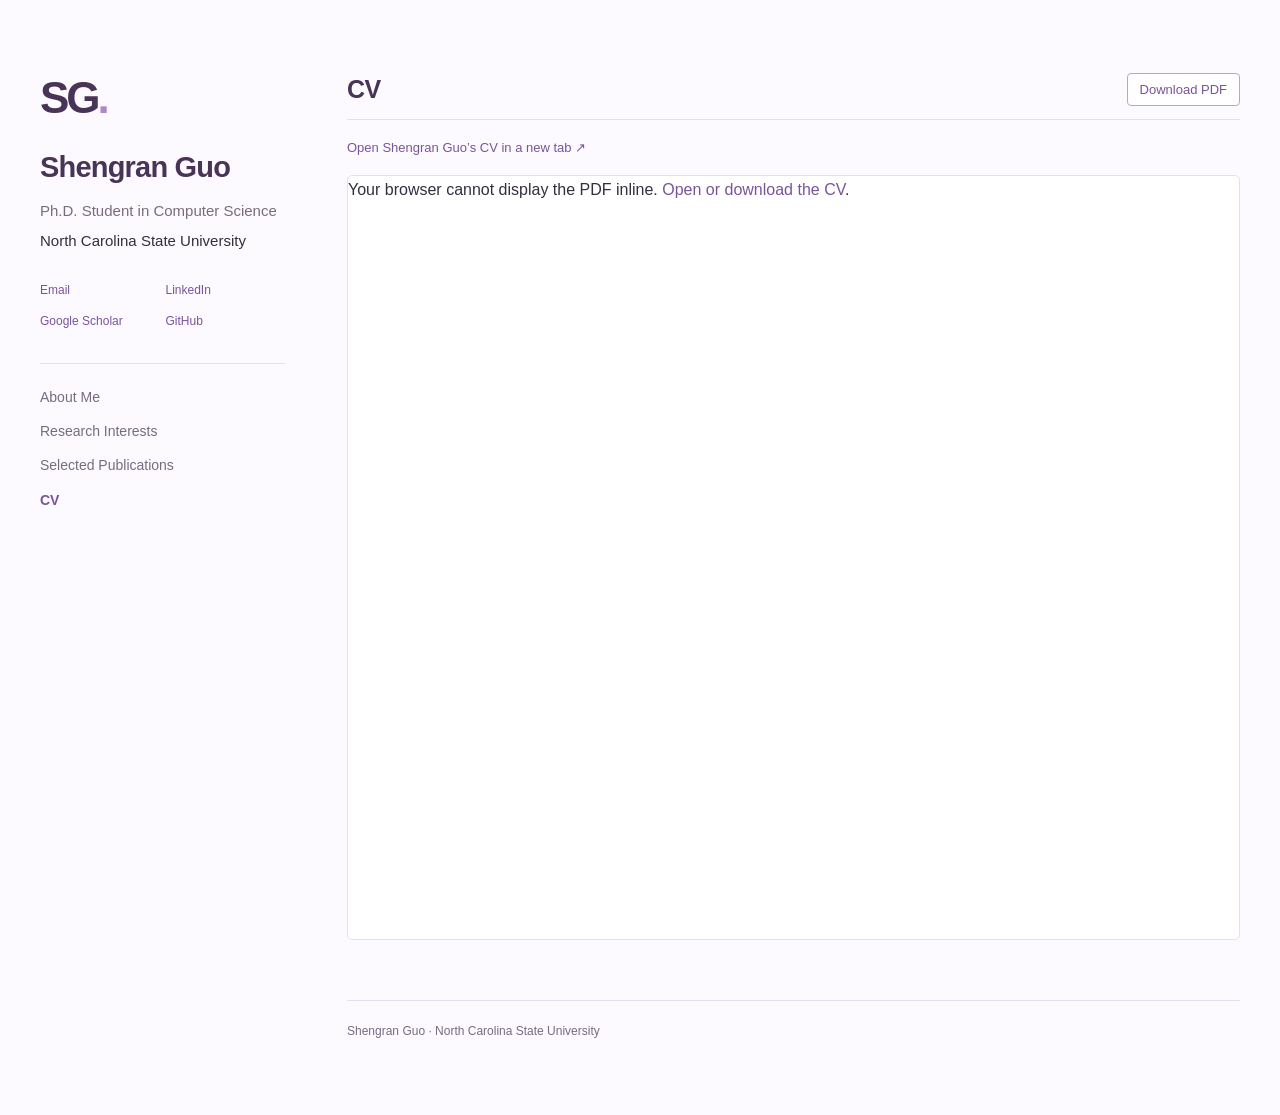
==== cv/index.html @ bd5a7ef3 "Remove ACL paper and add dedicated CV page with original PDF" ====
<!DOCTYPE html>
<html lang="en">
<head>
<meta charset="UTF-8">
<meta name="viewport" content="width=device-width, initial-scale=1">
<meta name="description" content="Curriculum vitae of Shengran Guo, Ph.D. student at North Carolina State University.">
<title>CV | Shengran Guo</title>
<link rel="canonical" href="https://guoshengran2022-ux.github.io/cv/">
<link rel="stylesheet" href="../assets/style.css">
</head>
<body class="cv-page">
<a class="skip-link" href="#cv">Skip to CV</a>
<div class="layout">
    <header class="profile">
      <a class="wordmark" href="../" aria-label="Shengran Guo home">SG<span>.</span></a>
      <h1>Shengran Guo</h1>
      <p class="position">Ph.D. Student in Computer Science</p>
      <p class="affiliation"><a href="https://www.ncsu.edu/">North Carolina State University</a></p>
      <div class="contacts" aria-label="Contact and academic profiles">
        <a class="contact" href="mailto:sguo27@ncsu.edu">Email</a>
        <a class="contact" href="https://www.linkedin.com/in/shengran-guo-b108312bb/">LinkedIn</a>
        <a class="contact" href="https://scholar.google.com/citations?user=rDqRZrIAAAAJ&amp;hl=zh-CN">Google Scholar</a>
        <a class="contact" href="https://github.com/guoshengran2022-ux">GitHub</a>
      </div>
      <nav aria-label="Main navigation"><a href="../#about">About Me</a><a href="../#research">Research Interests</a><a href="../#publications">Selected Publications</a><a href="./" aria-current="page">CV</a></nav>
    </header>
<main id="cv">
<section>
<div class="cv-heading"><h2>CV</h2><a class="cv-download" href="../assets/files/Shengran_Guo_CV.pdf" download>Download PDF</a></div>
<p class="cv-open"><a href="../assets/files/Shengran_Guo_CV.pdf" target="_blank" rel="noopener">Open Shengran Guo’s CV in a new tab ↗</a></p>
<object class="cv-document" data="../assets/files/Shengran_Guo_CV.pdf" type="application/pdf" aria-label="Shengran Guo curriculum vitae">
<p>Your browser cannot display the PDF inline. <a href="../assets/files/Shengran_Guo_CV.pdf">Open or download the CV</a>.</p>
</object>
</section>
<footer>Shengran Guo · North Carolina State University</footer>
</main>
</div>
</body>
</html>
---- assets/style.css ----
:root{color-scheme:light;--ink:#273444;--muted:#647181;--blue:#17649a;--line:#e5e9ed;--accent:#c32128}*{box-sizing:border-box}html{scroll-behavior:smooth;scroll-padding-top:35px}body{margin:0;background:#fff;color:var(--ink);font:16px/1.8 -apple-system,BlinkMacSystemFont,"Segoe UI",Arial,sans-serif}a{color:var(--blue);text-decoration:none}a:hover{text-decoration:underline}a:focus-visible,summary:focus-visible{outline:3px solid var(--blue);outline-offset:5px}.layout{max-width:1100px;margin:72px auto;padding:0 40px;display:grid;grid-template-columns:250px minmax(0,1fr);gap:76px}.profile{align-self:start;position:sticky;top:54px}.wordmark{display:inline-block;font-size:44px;font-weight:750;letter-spacing:-3px;line-height:1.2;color:#25394b;margin-bottom:24px}.wordmark span{color:var(--accent)}.wordmark:hover{text-decoration:none}h1{font-size:29px;letter-spacing:-.8px;line-height:1.25;margin:0 0 14px;color:#1b3045}.position{font-size:15px;line-height:1.6;margin:0 0 6px;color:var(--muted)}.affiliation{font-size:15px;line-height:1.65;margin:0}.affiliation a{color:var(--ink)}.contacts{display:grid;grid-template-columns:1fr 1fr;gap:10px 6px;margin:26px 0 30px}.contact{display:flex;align-items:center;gap:7px;font-size:12px;white-space:nowrap}.contact svg{width:19px;height:19px;flex-shrink:0;fill:none;stroke:currentColor;stroke-width:1.65;stroke-linecap:round;stroke-linejoin:round}.pending{color:#77838e;cursor:default}nav{border-top:1px solid var(--line);padding-top:21px;display:grid;gap:9px}nav a{font-size:14px;color:var(--muted)}nav a:hover{color:var(--blue)}section{margin-bottom:42px;scroll-margin-top:36px}h2{font-size:25px;line-height:1.4;font-weight:650;letter-spacing:-.6px;color:#1b3045;margin:0 0 20px;padding-bottom:11px;border-bottom:1px solid var(--line)}p{margin:0 0 16px}.research-list{padding-left:20px;margin:22px 0 0}.research-list li{padding-left:5px;margin-bottom:16px}.research-list li::marker{color:var(--blue)}h3{font-size:16px;line-height:1.6;margin:0;font-weight:650}.research-list p{font-size:15px;color:var(--muted);margin:3px 0 0}.publication{display:grid;grid-template-columns:175px minmax(0,1fr);gap:22px;padding:23px 0;border-bottom:1px solid var(--line)}.publication:first-child{padding-top:0}.paper-visual{position:relative;align-self:start}.paper-visual img{width:100%;height:125px;object-fit:contain;border:1px solid var(--line);border-radius:5px;background:#fff}.venue-badge{display:inline-block;font-size:11px;font-weight:700;color:var(--blue);background:#edf5fa;border-radius:3px;padding:2px 8px;margin-bottom:8px}.paper-title{font-size:17px;line-height:1.5;margin:0 0 7px;font-weight:650}.authors,.venue{font-size:13px;line-height:1.7;margin:0 0 5px}.venue{color:var(--muted);font-style:italic}.paper-links{display:flex;flex-wrap:wrap;gap:7px;margin-top:10px}.paper-links a,.paper-details summary{font-size:12px;border:1px solid #b8cad8;border-radius:4px;padding:1px 9px;color:var(--blue);cursor:pointer;list-style:none}.paper-links a:hover{background:#edf5fa;text-decoration:none}.paper-details{margin-top:9px}.paper-details summary{display:inline-block}.paper-details pre{font:12px/1.6 monospace;background:#f5f7f9;padding:14px;white-space:pre-wrap;overflow-wrap:anywhere}.paper-abstract{font-size:14px;margin-top:12px}.empty-state{color:var(--muted);font-size:14px}footer{font-size:12px;color:var(--muted);border-top:1px solid var(--line);padding-top:20px;margin-top:60px}.skip-link{position:absolute;left:12px;top:-100px;background:white;padding:8px;z-index:1}.skip-link:focus{top:12px}@media(max-width:850px){.layout{gap:38px;padding:0 28px;grid-template-columns:220px minmax(0,1fr)}.publication{grid-template-columns:1fr}.paper-visual{max-width:250px}}@media(max-width:640px){.layout{display:block;margin:32px auto;padding:0 24px}.profile{position:static;margin-bottom:38px}.wordmark{margin-bottom:14px;font-size:36px}h1{font-size:30px}.contacts{display:flex;flex-wrap:wrap;gap:16px;margin:21px 0}nav{display:flex;flex-wrap:wrap;gap:8px 20px;padding-top:17px}h2{font-size:23px}section{margin-bottom:34px}.publication{grid-template-columns:1fr}.paper-visual{max-width:100%}.paper-visual img{height:auto;max-height:210px}footer{margin-top:42px}}@media(prefers-reduced-motion:reduce){html{scroll-behavior:auto}}

/* Soft lavender palette and compact academic layout. */
:root{--ink:#352d40;--muted:#776b81;--blue:#79549b;--line:#e7dfee;--accent:#a17bbe}
body{background:#fcfaff}.wordmark,h1,h2{color:#483456}.wordmark span{color:#ad88c6}
.layout{max-width:1200px;grid-template-columns:245px minmax(0,1fr);gap:62px}
#research>p{margin-bottom:10px}.research-list{margin-top:8px}.research-list li{margin-bottom:7px}.research-list h3,.research-list p{display:inline;font-size:16px;line-height:1.8}.research-list h3::after{content:': ';}.research-list p{margin:0}#research{margin-bottom:30px}
.publication{grid-template-columns:185px minmax(0,1fr);gap:24px;padding:26px 0;border-bottom:0}
.venue-badge{display:block;text-align:center;background:#d6c3e4;color:#483456;margin-bottom:9px;padding:3px 7px;border-radius:5px;font-size:11px;line-height:1.7}
.paper-visual img{height:auto;aspect-ratio:12/7;border:1px solid #e7dfee;border-radius:7px;box-shadow:0 3px 10px #59416f14;background:#f2edf8}
.paper-title{font-size:16px;color:#392d43}.paper-title a{color:inherit}.authors{font-size:12px}.authors strong{text-decoration:underline;text-underline-offset:3px}.venue{font-size:12px}.paper-summary{font-size:12px;line-height:1.65;color:var(--muted);margin:9px 0 0}.paper-links a,.paper-details summary{border-color:#bba4cf;background:#fff}.paper-links a:hover{background:#efe6f6}.paper-details pre{background:#f2edf8}.paper-details summary{font-size:11px}
@media(max-width:850px){.layout{grid-template-columns:210px minmax(0,1fr);gap:32px}.publication{grid-template-columns:1fr}.paper-visual{width:185px}}
@media(max-width:640px){.layout{display:block}.publication{grid-template-columns:1fr;gap:15px}.paper-visual{width:min(260px,100%)}.research-list li{margin-bottom:8px}}

/* Preserve complete paper figures regardless of their aspect ratio. */
.paper-visual img{aspect-ratio:auto;height:auto;max-height:none;object-fit:contain;background:#fff}
.paper-visual{max-width:100%}

/* Keep publication actions on one shared row. */
.paper-links{flex-wrap:nowrap;align-items:center;gap:7px;overflow-x:auto;padding:2px 0}
.paper-links a,.bib-button{flex:none;white-space:nowrap;font:12px/1.8 -apple-system,BlinkMacSystemFont,"Segoe UI",Arial,sans-serif;border:1px solid #bba4cf;border-radius:4px;padding:1px 9px;color:var(--blue);background:#fff;cursor:pointer}
.bib-button:hover{background:#efe6f6}.bib-button:focus-visible{outline:3px solid var(--blue);outline-offset:3px}
.bibtex-panel{font:12px/1.6 monospace;background:#f2edf8;padding:14px;white-space:pre-wrap;overflow-wrap:anywhere;margin:10px 0}

.email-toggle{border:0;background:none;padding:0;color:var(--blue);font-family:inherit;text-align:left;cursor:pointer}
.email-toggle:hover{text-decoration:underline}.email-toggle:focus-visible{outline:3px solid var(--blue);outline-offset:4px}
.email-panel{margin:-12px 0 24px;padding:12px;border:1px solid var(--line);border-radius:6px;background:#f2edf8;font-size:13px;overflow-wrap:anywhere}
.email-panel>a:first-child{display:block;margin-bottom:8px;user-select:all}
.email-panel button{font:inherit;color:var(--blue);background:white;border:1px solid #bba4cf;border-radius:4px;padding:2px 8px;margin-right:10px;cursor:pointer}
.email-panel [role=status]{display:block;font-size:12px;margin-top:5px}

.cv-page .layout{max-width:1400px;grid-template-columns:245px minmax(0,1fr)}
.cv-heading{display:flex;align-items:center;justify-content:space-between;gap:20px;border-bottom:1px solid var(--line);margin-bottom:16px;padding-bottom:12px}
.cv-heading h2{border:0;margin:0;padding:0}.cv-download{border:1px solid #bba4cf;border-radius:4px;padding:4px 12px;font-size:13px;white-space:nowrap;background:#fff}.cv-open{font-size:13px}
.cv-document{display:block;width:100%;height:1100px;height:85vh;min-height:600px;border:1px solid var(--line);border-radius:5px;background:#fff}
nav [aria-current=page]{color:var(--blue);font-weight:650}
@media(max-width:850px){.cv-page .layout{grid-template-columns:210px minmax(0,1fr)}}
@media(max-width:640px){.cv-page .layout{display:block}.cv-document{min-height:500px;height:75vh}}
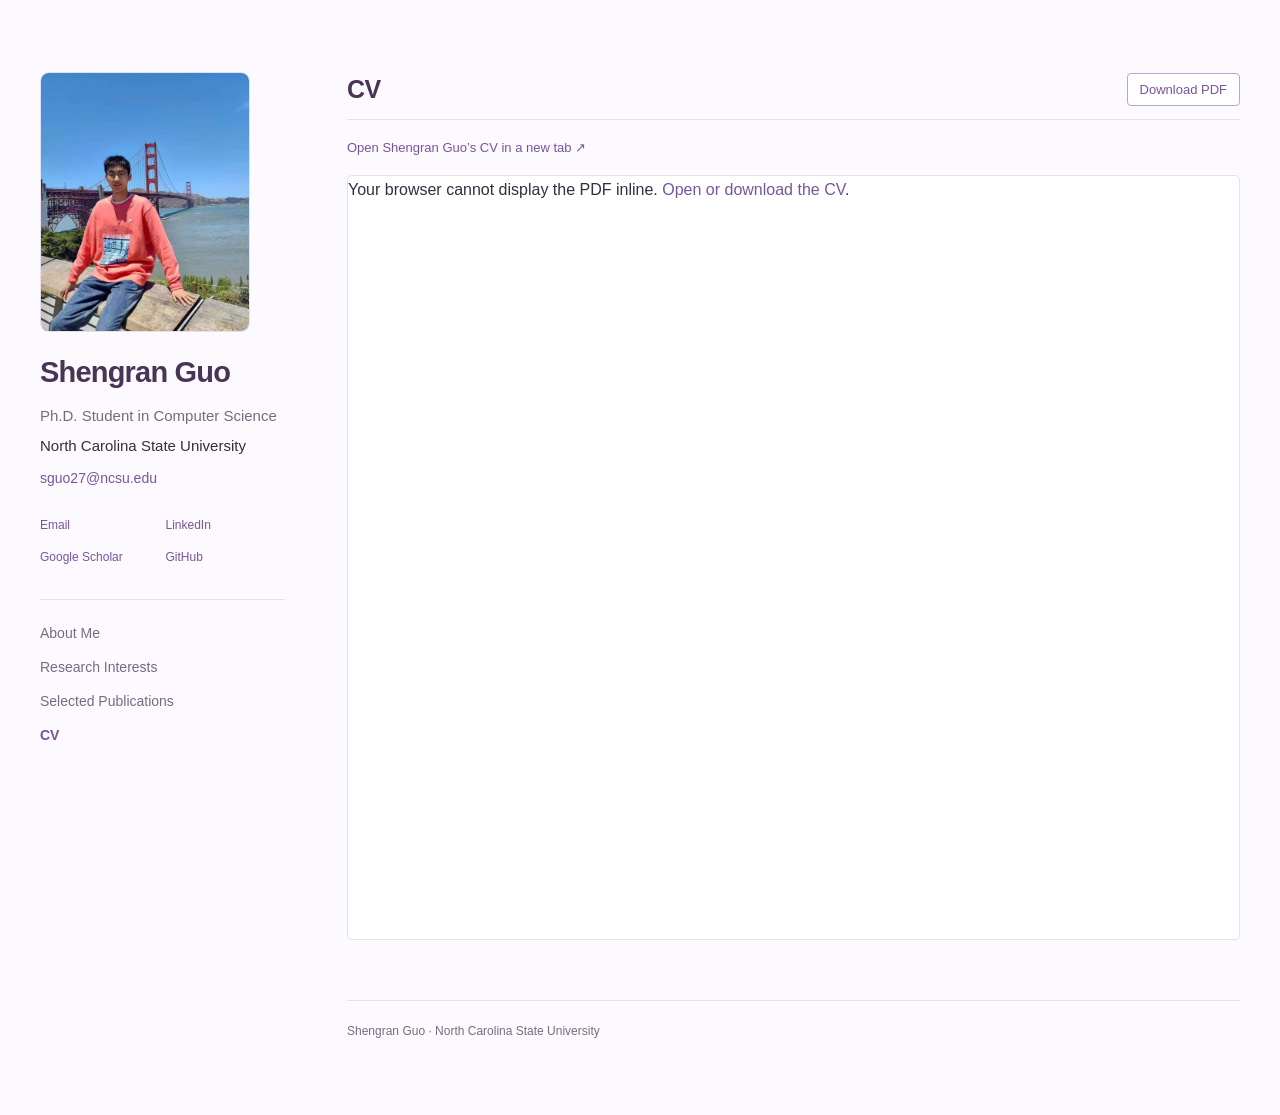
==== commit 56483c33: "Add portrait and visible email to homepage and CV profile" ====
--- a/cv/index.html
+++ b/cv/index.html
@@ -12,10 +12,11 @@
 <a class="skip-link" href="#cv">Skip to CV</a>
 <div class="layout">
     <header class="profile">
-      <a class="wordmark" href="../" aria-label="Shengran Guo home">SG<span>.</span></a>
+      <img class="profile-photo" src="../assets/shengran-guo.jpg" alt="Shengran Guo at the Golden Gate Bridge" width="210" height="260">
       <h1>Shengran Guo</h1>
       <p class="position">Ph.D. Student in Computer Science</p>
       <p class="affiliation"><a href="https://www.ncsu.edu/">North Carolina State University</a></p>
+      <p class="profile-email"><a href="mailto:sguo27@ncsu.edu">sguo27@ncsu.edu</a></p>
       <div class="contacts" aria-label="Contact and academic profiles">
         <a class="contact" href="mailto:sguo27@ncsu.edu">Email</a>
         <a class="contact" href="https://www.linkedin.com/in/shengran-guo-b108312bb/">LinkedIn</a>
--- a/assets/style.css
+++ b/assets/style.css
@@ -36,3 +36,7 @@
 nav [aria-current=page]{color:var(--blue);font-weight:650}
 @media(max-width:850px){.cv-page .layout{grid-template-columns:210px minmax(0,1fr)}}
 @media(max-width:640px){.cv-page .layout{display:block}.cv-document{min-height:500px;height:75vh}}
+
+.profile-photo{display:block;width:210px;height:260px;max-width:100%;object-fit:cover;object-position:50% 53%;border-radius:9px;margin:0 0 22px;border:1px solid var(--line)}
+.profile-email{font-size:14px;margin:8px 0 0;line-height:1.6}
+@media(max-width:640px){.profile-photo{width:180px;height:220px;margin-bottom:18px}}
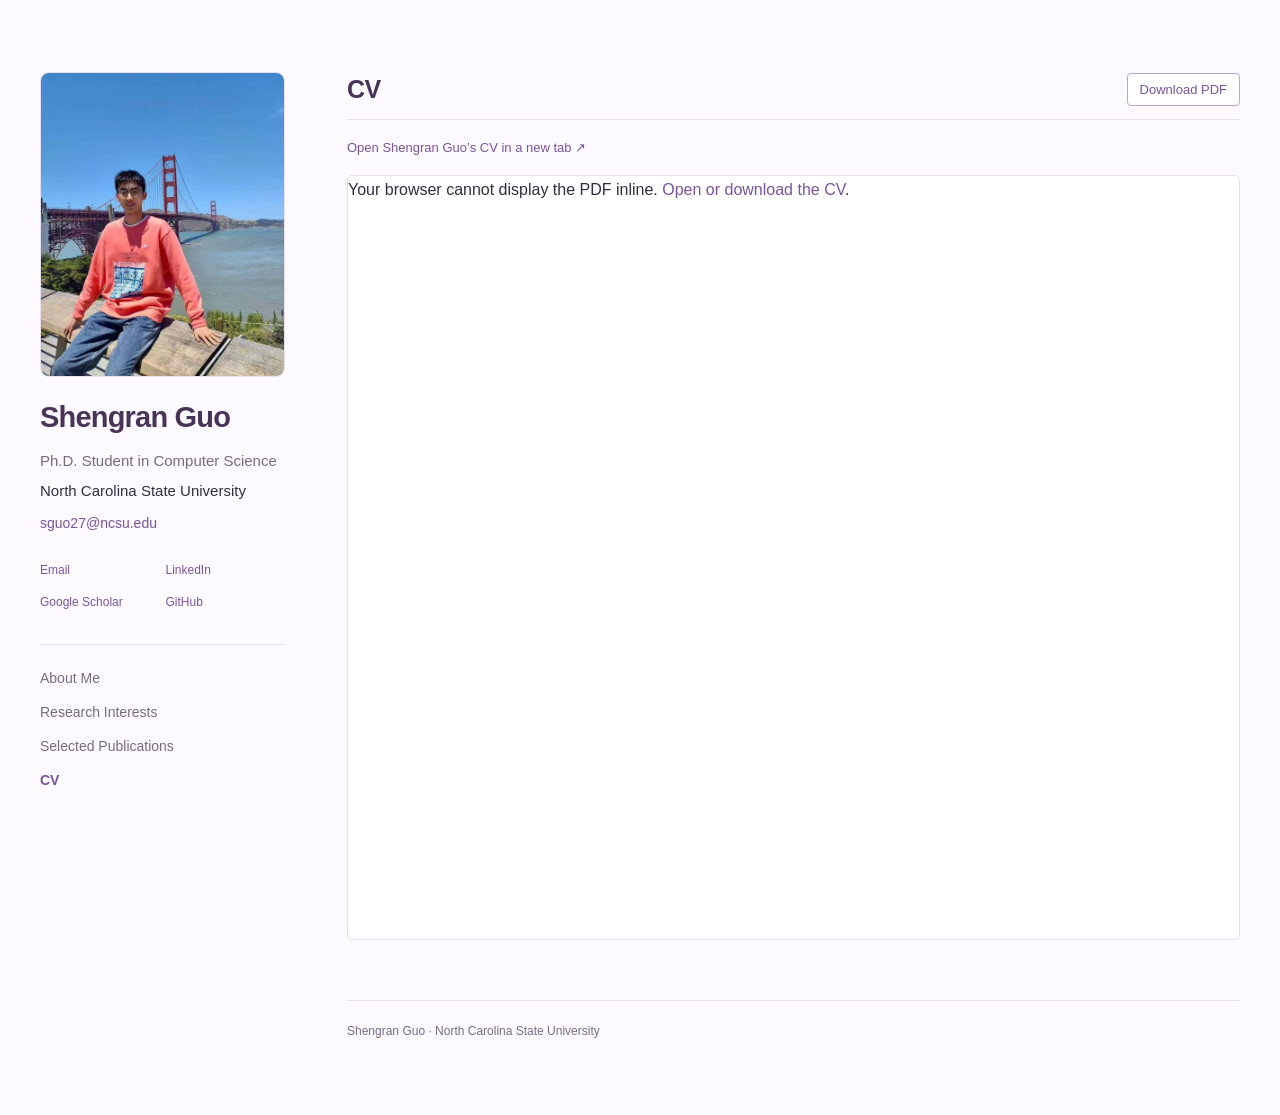
==== commit 6a24776c: "Enlarge profile portrait on homepage and CV" ====
--- a/cv/index.html
+++ b/cv/index.html
@@ -12,7 +12,7 @@
 <a class="skip-link" href="#cv">Skip to CV</a>
 <div class="layout">
     <header class="profile">
-      <img class="profile-photo" src="../assets/shengran-guo.jpg" alt="Shengran Guo at the Golden Gate Bridge" width="210" height="260">
+      <img class="profile-photo" src="../assets/shengran-guo.jpg" alt="Shengran Guo at the Golden Gate Bridge" width="245" height="305">
       <h1>Shengran Guo</h1>
       <p class="position">Ph.D. Student in Computer Science</p>
       <p class="affiliation"><a href="https://www.ncsu.edu/">North Carolina State University</a></p>
--- a/assets/style.css
+++ b/assets/style.css
@@ -37,6 +37,6 @@
 @media(max-width:850px){.cv-page .layout{grid-template-columns:210px minmax(0,1fr)}}
 @media(max-width:640px){.cv-page .layout{display:block}.cv-document{min-height:500px;height:75vh}}
 
-.profile-photo{display:block;width:210px;height:260px;max-width:100%;object-fit:cover;object-position:50% 53%;border-radius:9px;margin:0 0 22px;border:1px solid var(--line)}
+.profile-photo{display:block;width:245px;height:305px;max-width:100%;object-fit:cover;object-position:50% 53%;border-radius:9px;margin:0 0 22px;border:1px solid var(--line)}
 .profile-email{font-size:14px;margin:8px 0 0;line-height:1.6}
-@media(max-width:640px){.profile-photo{width:180px;height:220px;margin-bottom:18px}}
+@media(max-width:640px){.profile-photo{width:220px;height:275px;margin-bottom:18px}}
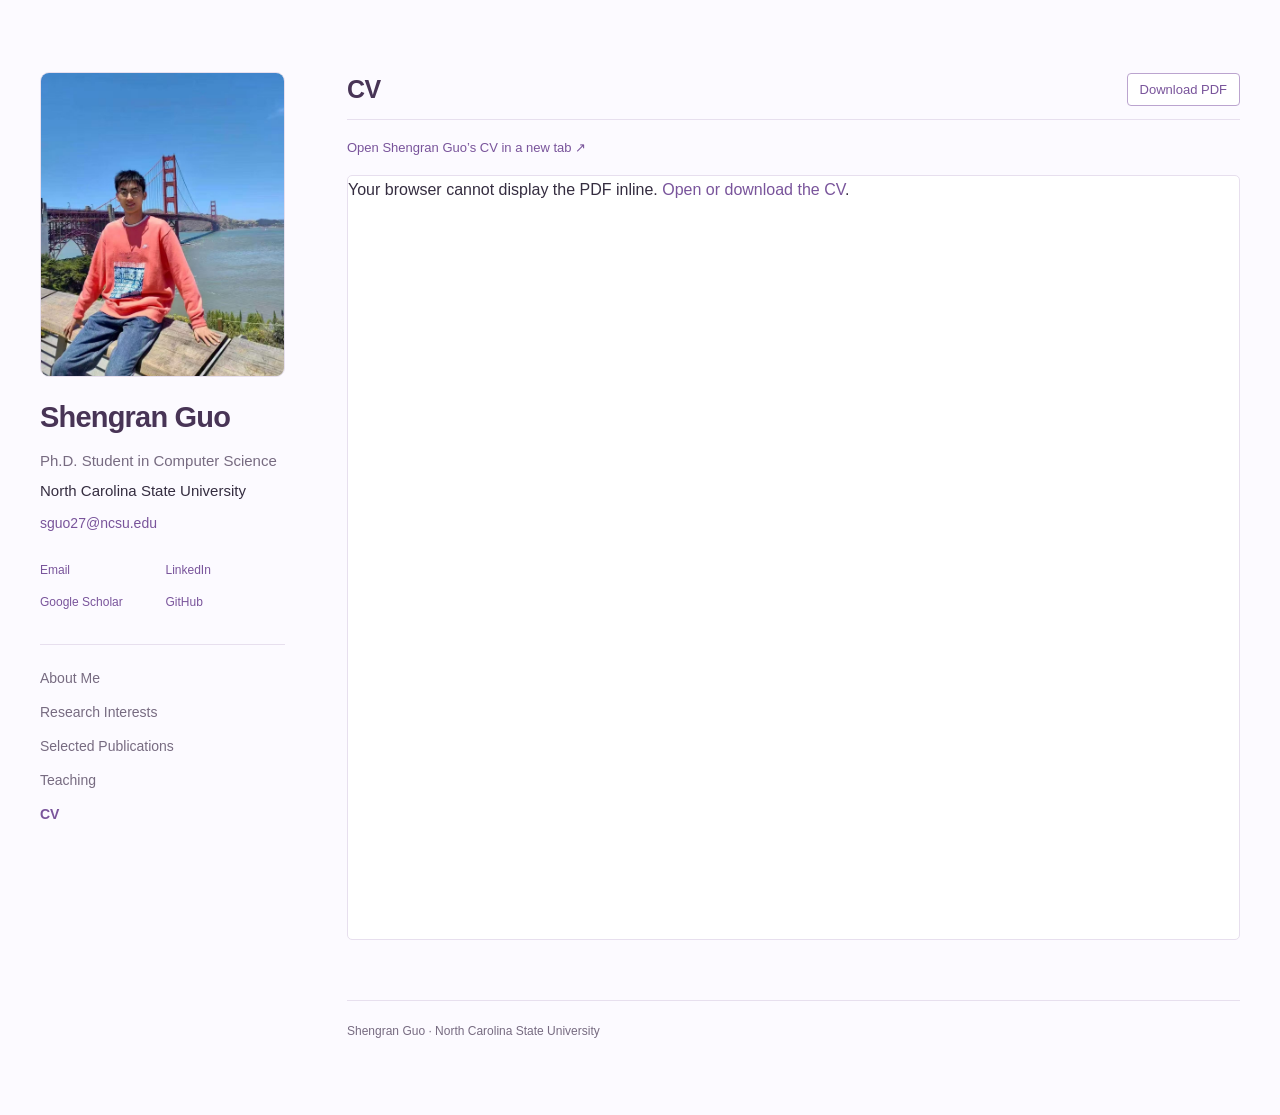
==== commit 697e861b: "Add NC State teaching section and navigation" ====
--- a/cv/index.html
+++ b/cv/index.html
@@ -23,7 +23,7 @@
         <a class="contact" href="https://scholar.google.com/citations?user=rDqRZrIAAAAJ&amp;hl=zh-CN">Google Scholar</a>
         <a class="contact" href="https://github.com/guoshengran2022-ux">GitHub</a>
       </div>
-      <nav aria-label="Main navigation"><a href="../#about">About Me</a><a href="../#research">Research Interests</a><a href="../#publications">Selected Publications</a><a href="./" aria-current="page">CV</a></nav>
+      <nav aria-label="Main navigation"><a href="../#about">About Me</a><a href="../#research">Research Interests</a><a href="../#publications">Selected Publications</a><a href="../#teaching">Teaching</a><a href="./" aria-current="page">CV</a></nav>
     </header>
 <main id="cv">
 <section>
--- a/assets/style.css
+++ b/assets/style.css
@@ -40,3 +40,6 @@
 .profile-photo{display:block;width:245px;height:305px;max-width:100%;object-fit:cover;object-position:50% 53%;border-radius:9px;margin:0 0 22px;border:1px solid var(--line)}
 .profile-email{font-size:14px;margin:8px 0 0;line-height:1.6}
 @media(max-width:640px){.profile-photo{width:220px;height:275px;margin-bottom:18px}}
+
+.teaching-university{margin-bottom:18px}.teaching-entry{margin-bottom:18px}.teaching-heading{display:flex;justify-content:space-between;align-items:baseline;gap:12px}.teaching-heading h3{font-size:15px;line-height:1.6}.teaching-heading>span{font-size:13px;color:var(--muted);white-space:nowrap}.teaching-entry p{font-size:14px;color:var(--muted);line-height:1.7;margin:4px 0 0}
+@media(max-width:640px){.teaching-heading{display:block}.teaching-heading>span{display:block;margin-top:2px}}
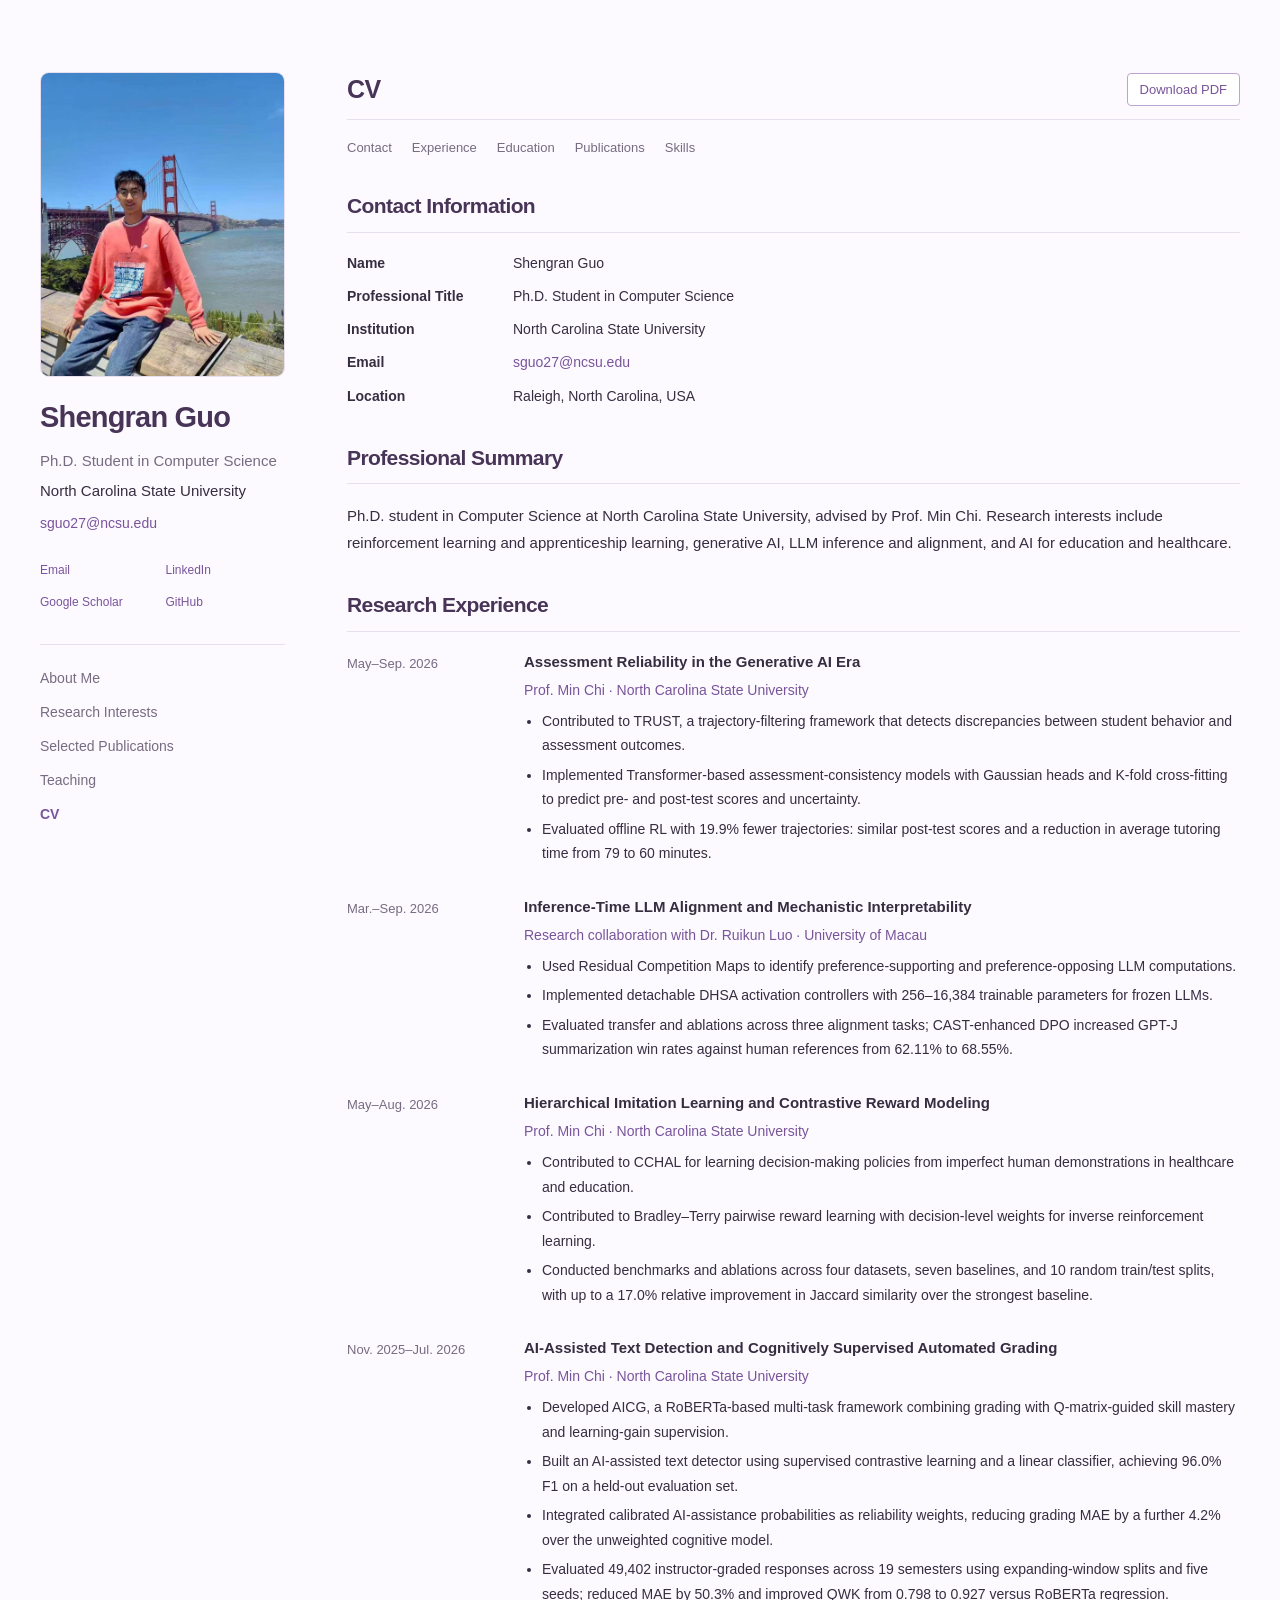
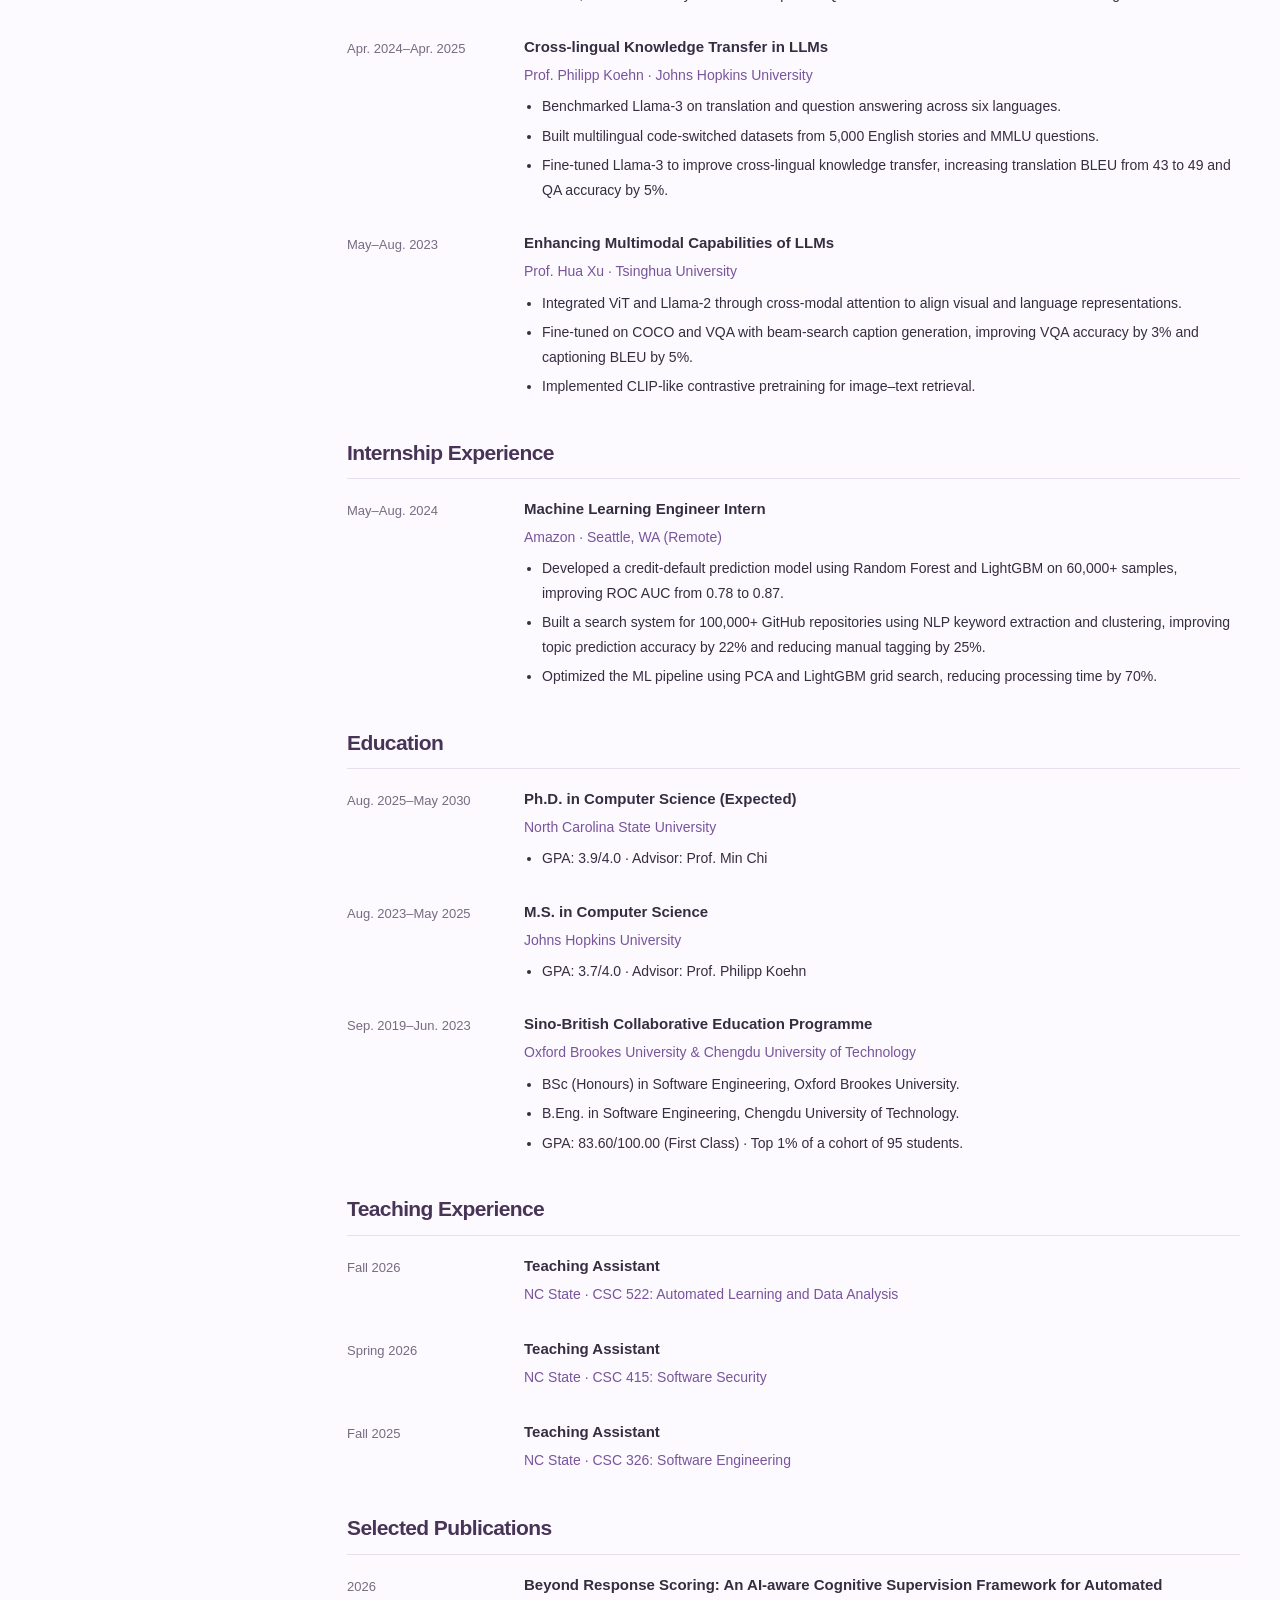
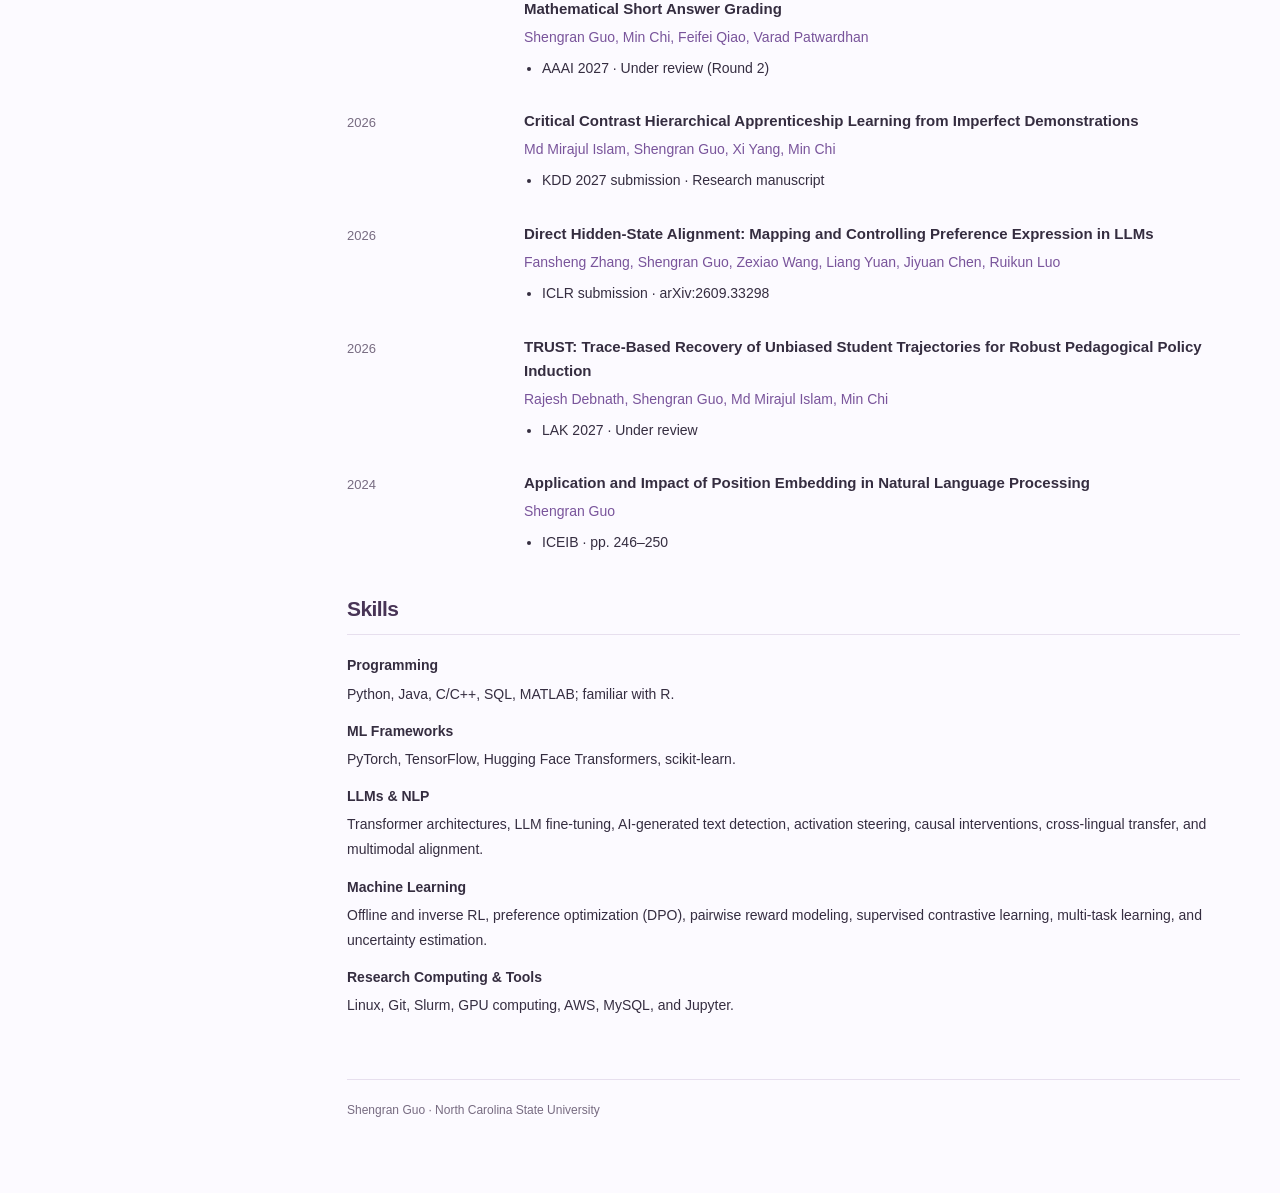
==== commit d98898c5: "Replace embedded PDF with structured timeline CV page" ====
--- a/cv/index.html
+++ b/cv/index.html
@@ -26,14 +26,10 @@
       <nav aria-label="Main navigation"><a href="../#about">About Me</a><a href="../#research">Research Interests</a><a href="../#publications">Selected Publications</a><a href="../#teaching">Teaching</a><a href="./" aria-current="page">CV</a></nav>
     </header>
 <main id="cv">
-<section>
 <div class="cv-heading"><h2>CV</h2><a class="cv-download" href="../assets/files/Shengran_Guo_CV.pdf" download>Download PDF</a></div>
-<p class="cv-open"><a href="../assets/files/Shengran_Guo_CV.pdf" target="_blank" rel="noopener">Open Shengran Guo’s CV in a new tab ↗</a></p>
-<object class="cv-document" data="../assets/files/Shengran_Guo_CV.pdf" type="application/pdf" aria-label="Shengran Guo curriculum vitae">
-<p>Your browser cannot display the PDF inline. <a href="../assets/files/Shengran_Guo_CV.pdf">Open or download the CV</a>.</p>
-</object>
-</section>
-<footer>Shengran Guo · North Carolina State University</footer>
+<nav class="cv-contents" aria-label="CV sections"><a href="#contact">Contact</a><a href="#experience">Experience</a><a href="#education">Education</a><a href="#cv-publications">Publications</a><a href="#skills">Skills</a></nav>
+<section id="contact" class="cv-section"><h2>Contact Information</h2><dl class="cv-contact"><dt>Name</dt><dd>Shengran Guo</dd><dt>Professional Title</dt><dd>Ph.D. Student in Computer Science</dd><dt>Institution</dt><dd>North Carolina State University</dd><dt>Email</dt><dd><a href="mailto:sguo27@ncsu.edu">sguo27@ncsu.edu</a></dd><dt>Location</dt><dd>Raleigh, North Carolina, USA</dd></dl></section>
+<section class="cv-section"><h2>Professional Summary</h2><p>Ph.D. student in Computer Science at North Carolina State University, advised by Prof. Min Chi. Research interests include reinforcement learning and apprenticeship learning, generative AI, LLM inference and alignment, and AI for education and healthcare.</p></section><section id="experience" class="cv-section"><h2>Research Experience</h2><article class="cv-entry"><div class="cv-date">May–Sep. 2026</div><div><h3>Assessment Reliability in the Generative AI Era</h3><p class="cv-org">Prof. Min Chi · North Carolina State University</p><ul><li>Contributed to TRUST, a trajectory-filtering framework that detects discrepancies between student behavior and assessment outcomes.</li><li>Implemented Transformer-based assessment-consistency models with Gaussian heads and K-fold cross-fitting to predict pre- and post-test scores and uncertainty.</li><li>Evaluated offline RL with 19.9% fewer trajectories: similar post-test scores and a reduction in average tutoring time from 79 to 60 minutes.</li></ul></div></article><article class="cv-entry"><div class="cv-date">Mar.–Sep. 2026</div><div><h3>Inference-Time LLM Alignment and Mechanistic Interpretability</h3><p class="cv-org">Research collaboration with Dr. Ruikun Luo · University of Macau</p><ul><li>Used Residual Competition Maps to identify preference-supporting and preference-opposing LLM computations.</li><li>Implemented detachable DHSA activation controllers with 256–16,384 trainable parameters for frozen LLMs.</li><li>Evaluated transfer and ablations across three alignment tasks; CAST-enhanced DPO increased GPT-J summarization win rates against human references from 62.11% to 68.55%.</li></ul></div></article><article class="cv-entry"><div class="cv-date">May–Aug. 2026</div><div><h3>Hierarchical Imitation Learning and Contrastive Reward Modeling</h3><p class="cv-org">Prof. Min Chi · North Carolina State University</p><ul><li>Contributed to CCHAL for learning decision-making policies from imperfect human demonstrations in healthcare and education.</li><li>Contributed to Bradley–Terry pairwise reward learning with decision-level weights for inverse reinforcement learning.</li><li>Conducted benchmarks and ablations across four datasets, seven baselines, and 10 random train/test splits, with up to a 17.0% relative improvement in Jaccard similarity over the strongest baseline.</li></ul></div></article><article class="cv-entry"><div class="cv-date">Nov. 2025–Jul. 2026</div><div><h3>AI-Assisted Text Detection and Cognitively Supervised Automated Grading</h3><p class="cv-org">Prof. Min Chi · North Carolina State University</p><ul><li>Developed AICG, a RoBERTa-based multi-task framework combining grading with Q-matrix-guided skill mastery and learning-gain supervision.</li><li>Built an AI-assisted text detector using supervised contrastive learning and a linear classifier, achieving 96.0% F1 on a held-out evaluation set.</li><li>Integrated calibrated AI-assistance probabilities as reliability weights, reducing grading MAE by a further 4.2% over the unweighted cognitive model.</li><li>Evaluated 49,402 instructor-graded responses across 19 semesters using expanding-window splits and five seeds; reduced MAE by 50.3% and improved QWK from 0.798 to 0.927 versus RoBERTa regression.</li></ul></div></article><article class="cv-entry"><div class="cv-date">Apr. 2024–Apr. 2025</div><div><h3>Cross-lingual Knowledge Transfer in LLMs</h3><p class="cv-org">Prof. Philipp Koehn · Johns Hopkins University</p><ul><li>Benchmarked Llama-3 on translation and question answering across six languages.</li><li>Built multilingual code-switched datasets from 5,000 English stories and MMLU questions.</li><li>Fine-tuned Llama-3 to improve cross-lingual knowledge transfer, increasing translation BLEU from 43 to 49 and QA accuracy by 5%.</li></ul></div></article><article class="cv-entry"><div class="cv-date">May–Aug. 2023</div><div><h3>Enhancing Multimodal Capabilities of LLMs</h3><p class="cv-org">Prof. Hua Xu · Tsinghua University</p><ul><li>Integrated ViT and Llama-2 through cross-modal attention to align visual and language representations.</li><li>Fine-tuned on COCO and VQA with beam-search caption generation, improving VQA accuracy by 3% and captioning BLEU by 5%.</li><li>Implemented CLIP-like contrastive pretraining for image–text retrieval.</li></ul></div></article></section><section class="cv-section"><h2>Internship Experience</h2><article class="cv-entry"><div class="cv-date">May–Aug. 2024</div><div><h3>Machine Learning Engineer Intern</h3><p class="cv-org">Amazon · Seattle, WA (Remote)</p><ul><li>Developed a credit-default prediction model using Random Forest and LightGBM on 60,000+ samples, improving ROC AUC from 0.78 to 0.87.</li><li>Built a search system for 100,000+ GitHub repositories using NLP keyword extraction and clustering, improving topic prediction accuracy by 22% and reducing manual tagging by 25%.</li><li>Optimized the ML pipeline using PCA and LightGBM grid search, reducing processing time by 70%.</li></ul></div></article></section><section id="education" class="cv-section"><h2>Education</h2><article class="cv-entry"><div class="cv-date">Aug. 2025–May 2030</div><div><h3>Ph.D. in Computer Science (Expected)</h3><p class="cv-org">North Carolina State University</p><ul><li>GPA: 3.9/4.0 · Advisor: Prof. Min Chi</li></ul></div></article><article class="cv-entry"><div class="cv-date">Aug. 2023–May 2025</div><div><h3>M.S. in Computer Science</h3><p class="cv-org">Johns Hopkins University</p><ul><li>GPA: 3.7/4.0 · Advisor: Prof. Philipp Koehn</li></ul></div></article><article class="cv-entry"><div class="cv-date">Sep. 2019–Jun. 2023</div><div><h3>Sino-British Collaborative Education Programme</h3><p class="cv-org">Oxford Brookes University &amp; Chengdu University of Technology</p><ul><li>BSc (Honours) in Software Engineering, Oxford Brookes University.</li><li>B.Eng. in Software Engineering, Chengdu University of Technology.</li><li>GPA: 83.60/100.00 (First Class) · Top 1% of a cohort of 95 students.</li></ul></div></article></section><section class="cv-section"><h2>Teaching Experience</h2><article class="cv-entry"><div class="cv-date">Fall 2026</div><div><h3>Teaching Assistant</h3><p class="cv-org">NC State · CSC 522: Automated Learning and Data Analysis</p><ul></ul></div></article><article class="cv-entry"><div class="cv-date">Spring 2026</div><div><h3>Teaching Assistant</h3><p class="cv-org">NC State · CSC 415: Software Security</p><ul></ul></div></article><article class="cv-entry"><div class="cv-date">Fall 2025</div><div><h3>Teaching Assistant</h3><p class="cv-org">NC State · CSC 326: Software Engineering</p><ul></ul></div></article></section><section id="cv-publications" class="cv-section"><h2>Selected Publications</h2><article class="cv-entry"><div class="cv-date">2026</div><div><h3>Beyond Response Scoring: An AI-aware Cognitive Supervision Framework for Automated Mathematical Short Answer Grading</h3><p class="cv-org">Shengran Guo, Min Chi, Feifei Qiao, Varad Patwardhan</p><ul><li>AAAI 2027 · Under review (Round 2)</li></ul></div></article><article class="cv-entry"><div class="cv-date">2026</div><div><h3>Critical Contrast Hierarchical Apprenticeship Learning from Imperfect Demonstrations</h3><p class="cv-org">Md Mirajul Islam, Shengran Guo, Xi Yang, Min Chi</p><ul><li>KDD 2027 submission · Research manuscript</li></ul></div></article><article class="cv-entry"><div class="cv-date">2026</div><div><h3>Direct Hidden-State Alignment: Mapping and Controlling Preference Expression in LLMs</h3><p class="cv-org">Fansheng Zhang, Shengran Guo, Zexiao Wang, Liang Yuan, Jiyuan Chen, Ruikun Luo</p><ul><li>ICLR submission · arXiv:2609.33298</li></ul></div></article><article class="cv-entry"><div class="cv-date">2026</div><div><h3>TRUST: Trace-Based Recovery of Unbiased Student Trajectories for Robust Pedagogical Policy Induction</h3><p class="cv-org">Rajesh Debnath, Shengran Guo, Md Mirajul Islam, Min Chi</p><ul><li>LAK 2027 · Under review</li></ul></div></article><article class="cv-entry"><div class="cv-date">2024</div><div><h3>Application and Impact of Position Embedding in Natural Language Processing</h3><p class="cv-org">Shengran Guo</p><ul><li>ICEIB · pp. 246–250</li></ul></div></article></section><section id="skills" class="cv-section"><h2>Skills</h2><dl class="cv-skills"><dt>Programming</dt><dd>Python, Java, C/C++, SQL, MATLAB; familiar with R.</dd><dt>ML Frameworks</dt><dd>PyTorch, TensorFlow, Hugging Face Transformers, scikit-learn.</dd><dt>LLMs &amp; NLP</dt><dd>Transformer architectures, LLM fine-tuning, AI-generated text detection, activation steering, causal interventions, cross-lingual transfer, and multimodal alignment.</dd><dt>Machine Learning</dt><dd>Offline and inverse RL, preference optimization (DPO), pairwise reward modeling, supervised contrastive learning, multi-task learning, and uncertainty estimation.</dd><dt>Research Computing &amp; Tools</dt><dd>Linux, Git, Slurm, GPU computing, AWS, MySQL, and Jupyter.</dd></dl></section><footer>Shengran Guo · North Carolina State University</footer>
 </main>
 </div>
 </body>
--- a/assets/style.css
+++ b/assets/style.css
@@ -43,3 +43,10 @@
 
 .teaching-university{margin-bottom:18px}.teaching-entry{margin-bottom:18px}.teaching-heading{display:flex;justify-content:space-between;align-items:baseline;gap:12px}.teaching-heading h3{font-size:15px;line-height:1.6}.teaching-heading>span{font-size:13px;color:var(--muted);white-space:nowrap}.teaching-entry p{font-size:14px;color:var(--muted);line-height:1.7;margin:4px 0 0}
 @media(max-width:640px){.teaching-heading{display:block}.teaching-heading>span{display:block;margin-top:2px}}
+
+/* Structured web CV with dated entries. */
+.cv-contents{display:flex;flex-wrap:wrap;gap:8px 20px;border:0;padding:0;margin:0 0 32px}.cv-contents a{font-size:13px}
+.cv-section{margin-bottom:34px}.cv-section h2{font-size:21px;margin-bottom:18px}.cv-section p{font-size:15px}
+.cv-contact{display:grid;grid-template-columns:150px 1fr;gap:8px 16px;font-size:14px}.cv-contact dt{font-weight:650}.cv-contact dd{margin:0}
+.cv-entry{display:grid;grid-template-columns:155px minmax(0,1fr);gap:22px;margin-bottom:24px}.cv-date{font-size:13px;color:var(--muted);padding-top:2px}.cv-entry h3{font-size:15px;line-height:1.6}.cv-entry .cv-org{font-size:14px;color:var(--blue);margin:4px 0 6px}.cv-entry ul{margin:6px 0 0;padding-left:18px;font-size:14px;line-height:1.75}.cv-entry ul:empty{display:none}.cv-entry li{margin-bottom:5px}.cv-skills{font-size:14px}.cv-skills dt{font-weight:650;margin-top:12px}.cv-skills dd{margin:3px 0 0}
+@media(max-width:850px){.cv-entry{grid-template-columns:1fr;gap:5px}.cv-contact{grid-template-columns:1fr;gap:2px}.cv-contact dd{margin-bottom:8px}}
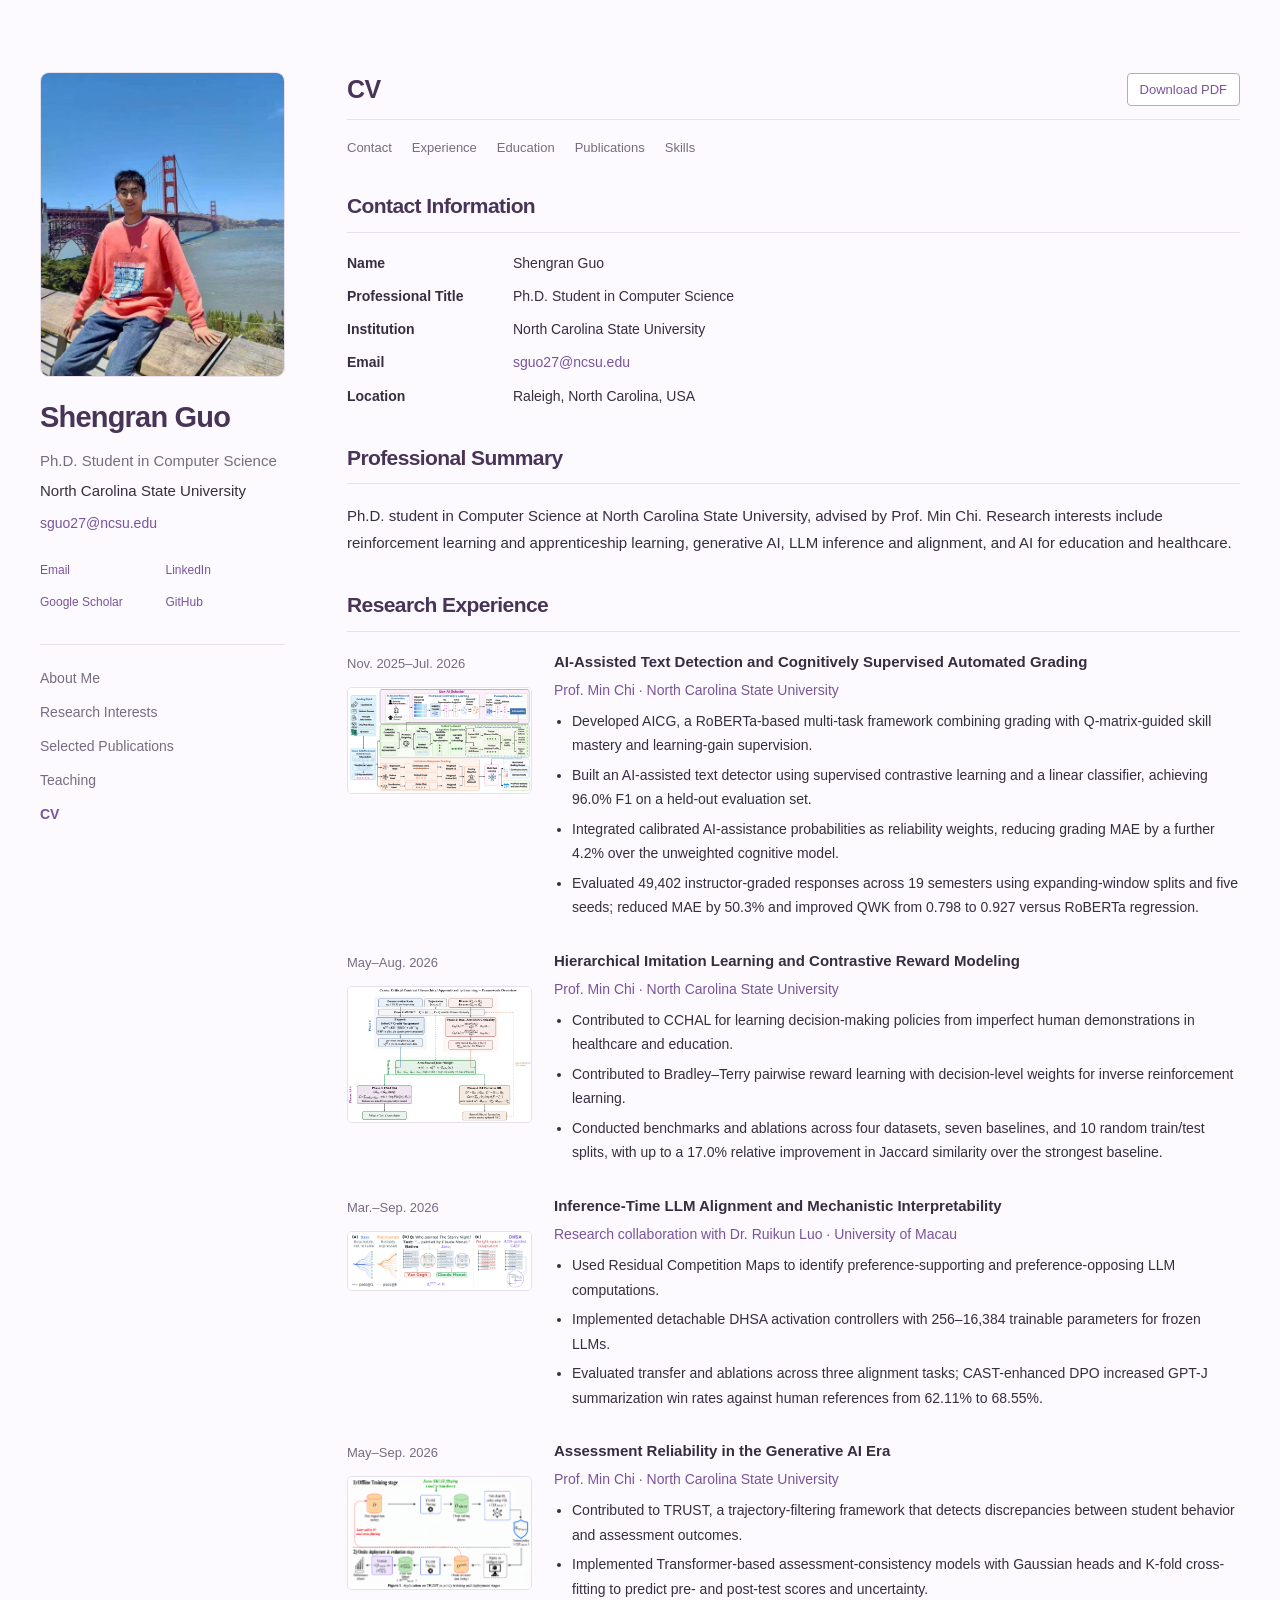
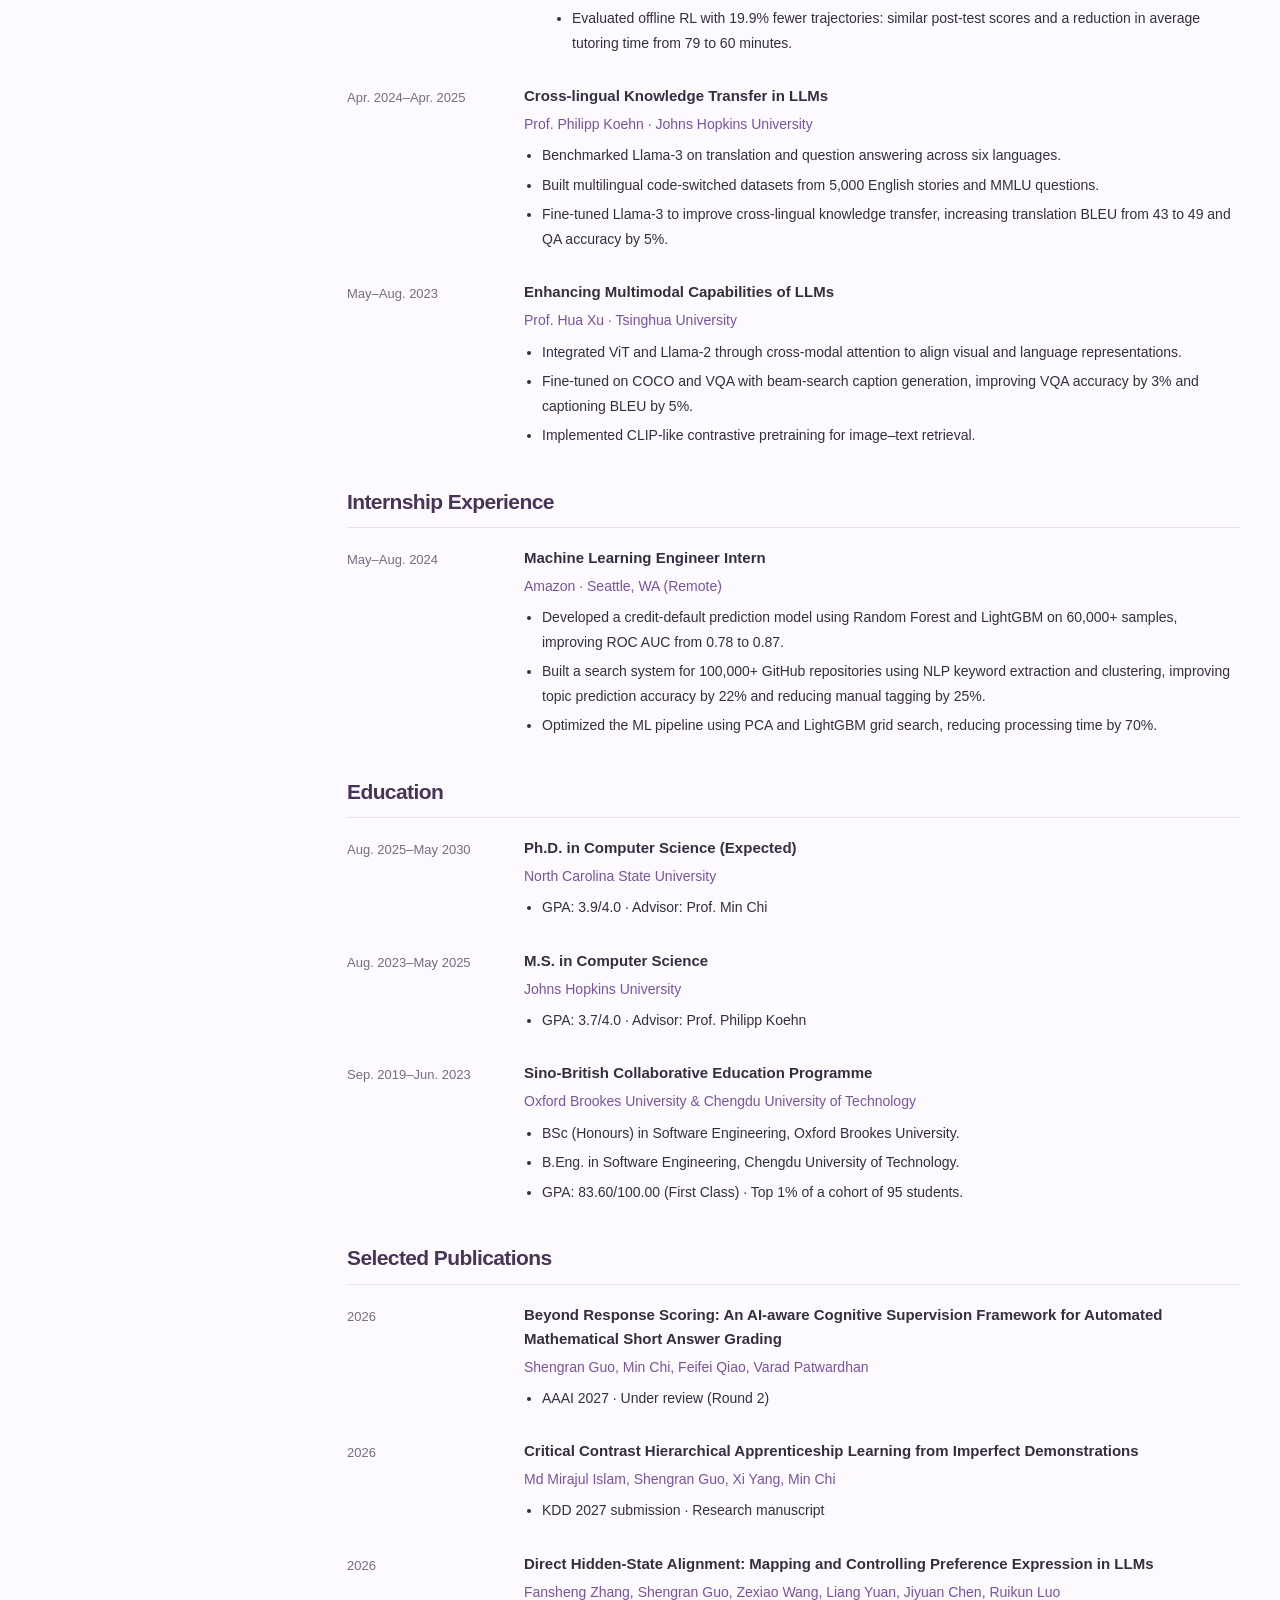
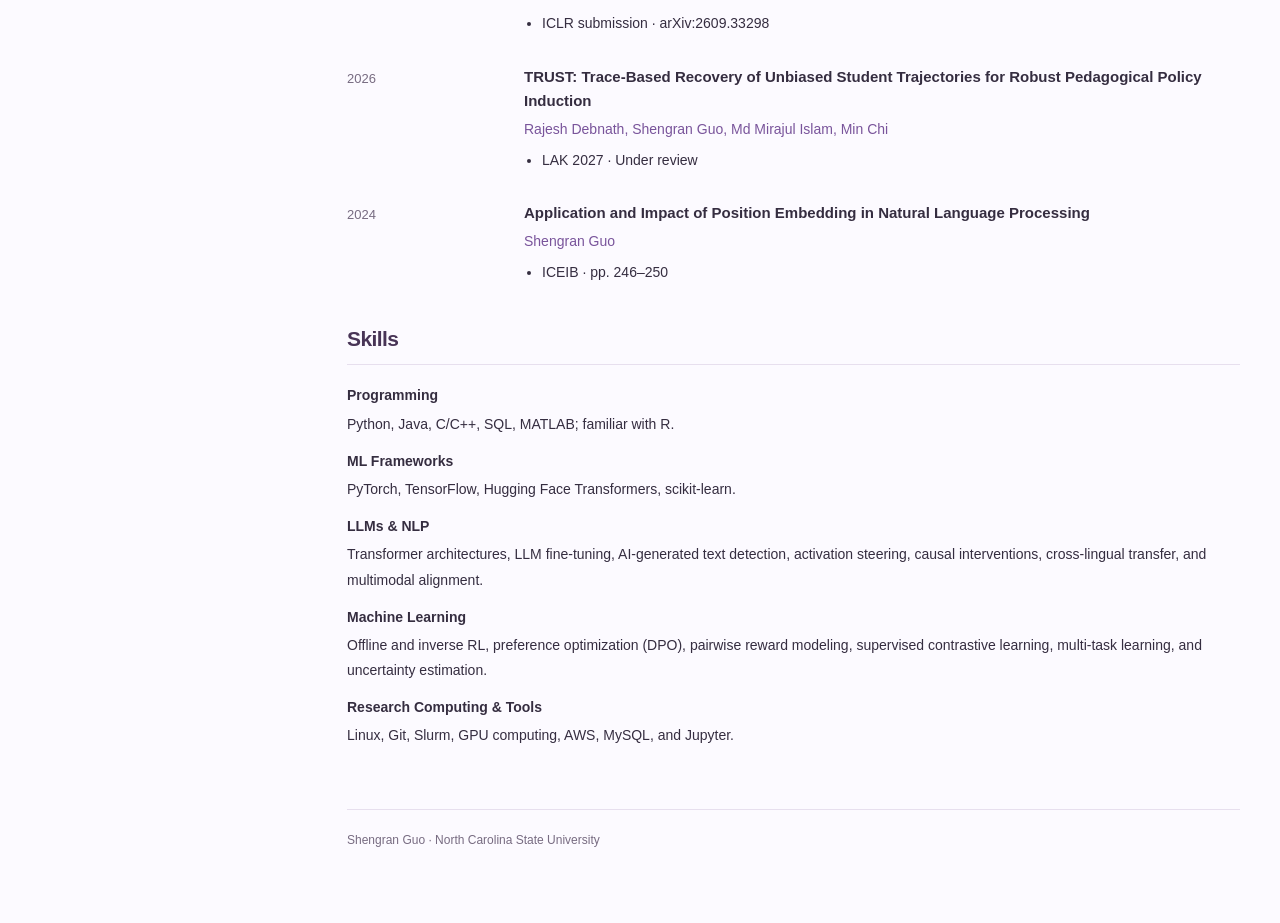
==== commit 20b9c7f8: "Match CV research order and figures to homepage and remove teaching" ====
--- a/cv/index.html
+++ b/cv/index.html
@@ -29,7 +29,7 @@
 <div class="cv-heading"><h2>CV</h2><a class="cv-download" href="../assets/files/Shengran_Guo_CV.pdf" download>Download PDF</a></div>
 <nav class="cv-contents" aria-label="CV sections"><a href="#contact">Contact</a><a href="#experience">Experience</a><a href="#education">Education</a><a href="#cv-publications">Publications</a><a href="#skills">Skills</a></nav>
 <section id="contact" class="cv-section"><h2>Contact Information</h2><dl class="cv-contact"><dt>Name</dt><dd>Shengran Guo</dd><dt>Professional Title</dt><dd>Ph.D. Student in Computer Science</dd><dt>Institution</dt><dd>North Carolina State University</dd><dt>Email</dt><dd><a href="mailto:sguo27@ncsu.edu">sguo27@ncsu.edu</a></dd><dt>Location</dt><dd>Raleigh, North Carolina, USA</dd></dl></section>
-<section class="cv-section"><h2>Professional Summary</h2><p>Ph.D. student in Computer Science at North Carolina State University, advised by Prof. Min Chi. Research interests include reinforcement learning and apprenticeship learning, generative AI, LLM inference and alignment, and AI for education and healthcare.</p></section><section id="experience" class="cv-section"><h2>Research Experience</h2><article class="cv-entry"><div class="cv-date">May–Sep. 2026</div><div><h3>Assessment Reliability in the Generative AI Era</h3><p class="cv-org">Prof. Min Chi · North Carolina State University</p><ul><li>Contributed to TRUST, a trajectory-filtering framework that detects discrepancies between student behavior and assessment outcomes.</li><li>Implemented Transformer-based assessment-consistency models with Gaussian heads and K-fold cross-fitting to predict pre- and post-test scores and uncertainty.</li><li>Evaluated offline RL with 19.9% fewer trajectories: similar post-test scores and a reduction in average tutoring time from 79 to 60 minutes.</li></ul></div></article><article class="cv-entry"><div class="cv-date">Mar.–Sep. 2026</div><div><h3>Inference-Time LLM Alignment and Mechanistic Interpretability</h3><p class="cv-org">Research collaboration with Dr. Ruikun Luo · University of Macau</p><ul><li>Used Residual Competition Maps to identify preference-supporting and preference-opposing LLM computations.</li><li>Implemented detachable DHSA activation controllers with 256–16,384 trainable parameters for frozen LLMs.</li><li>Evaluated transfer and ablations across three alignment tasks; CAST-enhanced DPO increased GPT-J summarization win rates against human references from 62.11% to 68.55%.</li></ul></div></article><article class="cv-entry"><div class="cv-date">May–Aug. 2026</div><div><h3>Hierarchical Imitation Learning and Contrastive Reward Modeling</h3><p class="cv-org">Prof. Min Chi · North Carolina State University</p><ul><li>Contributed to CCHAL for learning decision-making policies from imperfect human demonstrations in healthcare and education.</li><li>Contributed to Bradley–Terry pairwise reward learning with decision-level weights for inverse reinforcement learning.</li><li>Conducted benchmarks and ablations across four datasets, seven baselines, and 10 random train/test splits, with up to a 17.0% relative improvement in Jaccard similarity over the strongest baseline.</li></ul></div></article><article class="cv-entry"><div class="cv-date">Nov. 2025–Jul. 2026</div><div><h3>AI-Assisted Text Detection and Cognitively Supervised Automated Grading</h3><p class="cv-org">Prof. Min Chi · North Carolina State University</p><ul><li>Developed AICG, a RoBERTa-based multi-task framework combining grading with Q-matrix-guided skill mastery and learning-gain supervision.</li><li>Built an AI-assisted text detector using supervised contrastive learning and a linear classifier, achieving 96.0% F1 on a held-out evaluation set.</li><li>Integrated calibrated AI-assistance probabilities as reliability weights, reducing grading MAE by a further 4.2% over the unweighted cognitive model.</li><li>Evaluated 49,402 instructor-graded responses across 19 semesters using expanding-window splits and five seeds; reduced MAE by 50.3% and improved QWK from 0.798 to 0.927 versus RoBERTa regression.</li></ul></div></article><article class="cv-entry"><div class="cv-date">Apr. 2024–Apr. 2025</div><div><h3>Cross-lingual Knowledge Transfer in LLMs</h3><p class="cv-org">Prof. Philipp Koehn · Johns Hopkins University</p><ul><li>Benchmarked Llama-3 on translation and question answering across six languages.</li><li>Built multilingual code-switched datasets from 5,000 English stories and MMLU questions.</li><li>Fine-tuned Llama-3 to improve cross-lingual knowledge transfer, increasing translation BLEU from 43 to 49 and QA accuracy by 5%.</li></ul></div></article><article class="cv-entry"><div class="cv-date">May–Aug. 2023</div><div><h3>Enhancing Multimodal Capabilities of LLMs</h3><p class="cv-org">Prof. Hua Xu · Tsinghua University</p><ul><li>Integrated ViT and Llama-2 through cross-modal attention to align visual and language representations.</li><li>Fine-tuned on COCO and VQA with beam-search caption generation, improving VQA accuracy by 3% and captioning BLEU by 5%.</li><li>Implemented CLIP-like contrastive pretraining for image–text retrieval.</li></ul></div></article></section><section class="cv-section"><h2>Internship Experience</h2><article class="cv-entry"><div class="cv-date">May–Aug. 2024</div><div><h3>Machine Learning Engineer Intern</h3><p class="cv-org">Amazon · Seattle, WA (Remote)</p><ul><li>Developed a credit-default prediction model using Random Forest and LightGBM on 60,000+ samples, improving ROC AUC from 0.78 to 0.87.</li><li>Built a search system for 100,000+ GitHub repositories using NLP keyword extraction and clustering, improving topic prediction accuracy by 22% and reducing manual tagging by 25%.</li><li>Optimized the ML pipeline using PCA and LightGBM grid search, reducing processing time by 70%.</li></ul></div></article></section><section id="education" class="cv-section"><h2>Education</h2><article class="cv-entry"><div class="cv-date">Aug. 2025–May 2030</div><div><h3>Ph.D. in Computer Science (Expected)</h3><p class="cv-org">North Carolina State University</p><ul><li>GPA: 3.9/4.0 · Advisor: Prof. Min Chi</li></ul></div></article><article class="cv-entry"><div class="cv-date">Aug. 2023–May 2025</div><div><h3>M.S. in Computer Science</h3><p class="cv-org">Johns Hopkins University</p><ul><li>GPA: 3.7/4.0 · Advisor: Prof. Philipp Koehn</li></ul></div></article><article class="cv-entry"><div class="cv-date">Sep. 2019–Jun. 2023</div><div><h3>Sino-British Collaborative Education Programme</h3><p class="cv-org">Oxford Brookes University &amp; Chengdu University of Technology</p><ul><li>BSc (Honours) in Software Engineering, Oxford Brookes University.</li><li>B.Eng. in Software Engineering, Chengdu University of Technology.</li><li>GPA: 83.60/100.00 (First Class) · Top 1% of a cohort of 95 students.</li></ul></div></article></section><section class="cv-section"><h2>Teaching Experience</h2><article class="cv-entry"><div class="cv-date">Fall 2026</div><div><h3>Teaching Assistant</h3><p class="cv-org">NC State · CSC 522: Automated Learning and Data Analysis</p><ul></ul></div></article><article class="cv-entry"><div class="cv-date">Spring 2026</div><div><h3>Teaching Assistant</h3><p class="cv-org">NC State · CSC 415: Software Security</p><ul></ul></div></article><article class="cv-entry"><div class="cv-date">Fall 2025</div><div><h3>Teaching Assistant</h3><p class="cv-org">NC State · CSC 326: Software Engineering</p><ul></ul></div></article></section><section id="cv-publications" class="cv-section"><h2>Selected Publications</h2><article class="cv-entry"><div class="cv-date">2026</div><div><h3>Beyond Response Scoring: An AI-aware Cognitive Supervision Framework for Automated Mathematical Short Answer Grading</h3><p class="cv-org">Shengran Guo, Min Chi, Feifei Qiao, Varad Patwardhan</p><ul><li>AAAI 2027 · Under review (Round 2)</li></ul></div></article><article class="cv-entry"><div class="cv-date">2026</div><div><h3>Critical Contrast Hierarchical Apprenticeship Learning from Imperfect Demonstrations</h3><p class="cv-org">Md Mirajul Islam, Shengran Guo, Xi Yang, Min Chi</p><ul><li>KDD 2027 submission · Research manuscript</li></ul></div></article><article class="cv-entry"><div class="cv-date">2026</div><div><h3>Direct Hidden-State Alignment: Mapping and Controlling Preference Expression in LLMs</h3><p class="cv-org">Fansheng Zhang, Shengran Guo, Zexiao Wang, Liang Yuan, Jiyuan Chen, Ruikun Luo</p><ul><li>ICLR submission · arXiv:2609.33298</li></ul></div></article><article class="cv-entry"><div class="cv-date">2026</div><div><h3>TRUST: Trace-Based Recovery of Unbiased Student Trajectories for Robust Pedagogical Policy Induction</h3><p class="cv-org">Rajesh Debnath, Shengran Guo, Md Mirajul Islam, Min Chi</p><ul><li>LAK 2027 · Under review</li></ul></div></article><article class="cv-entry"><div class="cv-date">2024</div><div><h3>Application and Impact of Position Embedding in Natural Language Processing</h3><p class="cv-org">Shengran Guo</p><ul><li>ICEIB · pp. 246–250</li></ul></div></article></section><section id="skills" class="cv-section"><h2>Skills</h2><dl class="cv-skills"><dt>Programming</dt><dd>Python, Java, C/C++, SQL, MATLAB; familiar with R.</dd><dt>ML Frameworks</dt><dd>PyTorch, TensorFlow, Hugging Face Transformers, scikit-learn.</dd><dt>LLMs &amp; NLP</dt><dd>Transformer architectures, LLM fine-tuning, AI-generated text detection, activation steering, causal interventions, cross-lingual transfer, and multimodal alignment.</dd><dt>Machine Learning</dt><dd>Offline and inverse RL, preference optimization (DPO), pairwise reward modeling, supervised contrastive learning, multi-task learning, and uncertainty estimation.</dd><dt>Research Computing &amp; Tools</dt><dd>Linux, Git, Slurm, GPU computing, AWS, MySQL, and Jupyter.</dd></dl></section><footer>Shengran Guo · North Carolina State University</footer>
+<section class="cv-section"><h2>Professional Summary</h2><p>Ph.D. student in Computer Science at North Carolina State University, advised by Prof. Min Chi. Research interests include reinforcement learning and apprenticeship learning, generative AI, LLM inference and alignment, and AI for education and healthcare.</p></section><section id="experience" class="cv-section"><h2>Research Experience</h2><article class="cv-entry cv-research-entry"><div class="cv-date">Nov. 2025–Jul. 2026<img class="cv-research-image" src="../assets/publication-1.png" alt="AICG framework overview" loading="lazy"></div><div><h3>AI-Assisted Text Detection and Cognitively Supervised Automated Grading</h3><p class="cv-org">Prof. Min Chi · North Carolina State University</p><ul><li>Developed AICG, a RoBERTa-based multi-task framework combining grading with Q-matrix-guided skill mastery and learning-gain supervision.</li><li>Built an AI-assisted text detector using supervised contrastive learning and a linear classifier, achieving 96.0% F1 on a held-out evaluation set.</li><li>Integrated calibrated AI-assistance probabilities as reliability weights, reducing grading MAE by a further 4.2% over the unweighted cognitive model.</li><li>Evaluated 49,402 instructor-graded responses across 19 semesters using expanding-window splits and five seeds; reduced MAE by 50.3% and improved QWK from 0.798 to 0.927 versus RoBERTa regression.</li></ul></div></article><article class="cv-entry cv-research-entry"><div class="cv-date">May–Aug. 2026<img class="cv-research-image" src="../assets/publication-2.png" alt="CCHAL framework overview" loading="lazy"></div><div><h3>Hierarchical Imitation Learning and Contrastive Reward Modeling</h3><p class="cv-org">Prof. Min Chi · North Carolina State University</p><ul><li>Contributed to CCHAL for learning decision-making policies from imperfect human demonstrations in healthcare and education.</li><li>Contributed to Bradley–Terry pairwise reward learning with decision-level weights for inverse reinforcement learning.</li><li>Conducted benchmarks and ablations across four datasets, seven baselines, and 10 random train/test splits, with up to a 17.0% relative improvement in Jaccard similarity over the strongest baseline.</li></ul></div></article><article class="cv-entry cv-research-entry"><div class="cv-date">Mar.–Sep. 2026<img class="cv-research-image" src="../assets/publication-3.png" alt="DHSA framework overview" loading="lazy"></div><div><h3>Inference-Time LLM Alignment and Mechanistic Interpretability</h3><p class="cv-org">Research collaboration with Dr. Ruikun Luo · University of Macau</p><ul><li>Used Residual Competition Maps to identify preference-supporting and preference-opposing LLM computations.</li><li>Implemented detachable DHSA activation controllers with 256–16,384 trainable parameters for frozen LLMs.</li><li>Evaluated transfer and ablations across three alignment tasks; CAST-enhanced DPO increased GPT-J summarization win rates against human references from 62.11% to 68.55%.</li></ul></div></article><article class="cv-entry cv-research-entry"><div class="cv-date">May–Sep. 2026<img class="cv-research-image" src="../assets/publication-4.png" alt="TRUST framework overview" loading="lazy"></div><div><h3>Assessment Reliability in the Generative AI Era</h3><p class="cv-org">Prof. Min Chi · North Carolina State University</p><ul><li>Contributed to TRUST, a trajectory-filtering framework that detects discrepancies between student behavior and assessment outcomes.</li><li>Implemented Transformer-based assessment-consistency models with Gaussian heads and K-fold cross-fitting to predict pre- and post-test scores and uncertainty.</li><li>Evaluated offline RL with 19.9% fewer trajectories: similar post-test scores and a reduction in average tutoring time from 79 to 60 minutes.</li></ul></div></article><article class="cv-entry"><div class="cv-date">Apr. 2024–Apr. 2025</div><div><h3>Cross-lingual Knowledge Transfer in LLMs</h3><p class="cv-org">Prof. Philipp Koehn · Johns Hopkins University</p><ul><li>Benchmarked Llama-3 on translation and question answering across six languages.</li><li>Built multilingual code-switched datasets from 5,000 English stories and MMLU questions.</li><li>Fine-tuned Llama-3 to improve cross-lingual knowledge transfer, increasing translation BLEU from 43 to 49 and QA accuracy by 5%.</li></ul></div></article><article class="cv-entry"><div class="cv-date">May–Aug. 2023</div><div><h3>Enhancing Multimodal Capabilities of LLMs</h3><p class="cv-org">Prof. Hua Xu · Tsinghua University</p><ul><li>Integrated ViT and Llama-2 through cross-modal attention to align visual and language representations.</li><li>Fine-tuned on COCO and VQA with beam-search caption generation, improving VQA accuracy by 3% and captioning BLEU by 5%.</li><li>Implemented CLIP-like contrastive pretraining for image–text retrieval.</li></ul></div></article></section><section class="cv-section"><h2>Internship Experience</h2><article class="cv-entry"><div class="cv-date">May–Aug. 2024</div><div><h3>Machine Learning Engineer Intern</h3><p class="cv-org">Amazon · Seattle, WA (Remote)</p><ul><li>Developed a credit-default prediction model using Random Forest and LightGBM on 60,000+ samples, improving ROC AUC from 0.78 to 0.87.</li><li>Built a search system for 100,000+ GitHub repositories using NLP keyword extraction and clustering, improving topic prediction accuracy by 22% and reducing manual tagging by 25%.</li><li>Optimized the ML pipeline using PCA and LightGBM grid search, reducing processing time by 70%.</li></ul></div></article></section><section id="education" class="cv-section"><h2>Education</h2><article class="cv-entry"><div class="cv-date">Aug. 2025–May 2030</div><div><h3>Ph.D. in Computer Science (Expected)</h3><p class="cv-org">North Carolina State University</p><ul><li>GPA: 3.9/4.0 · Advisor: Prof. Min Chi</li></ul></div></article><article class="cv-entry"><div class="cv-date">Aug. 2023–May 2025</div><div><h3>M.S. in Computer Science</h3><p class="cv-org">Johns Hopkins University</p><ul><li>GPA: 3.7/4.0 · Advisor: Prof. Philipp Koehn</li></ul></div></article><article class="cv-entry"><div class="cv-date">Sep. 2019–Jun. 2023</div><div><h3>Sino-British Collaborative Education Programme</h3><p class="cv-org">Oxford Brookes University &amp; Chengdu University of Technology</p><ul><li>BSc (Honours) in Software Engineering, Oxford Brookes University.</li><li>B.Eng. in Software Engineering, Chengdu University of Technology.</li><li>GPA: 83.60/100.00 (First Class) · Top 1% of a cohort of 95 students.</li></ul></div></article></section><section id="cv-publications" class="cv-section"><h2>Selected Publications</h2><article class="cv-entry"><div class="cv-date">2026</div><div><h3>Beyond Response Scoring: An AI-aware Cognitive Supervision Framework for Automated Mathematical Short Answer Grading</h3><p class="cv-org">Shengran Guo, Min Chi, Feifei Qiao, Varad Patwardhan</p><ul><li>AAAI 2027 · Under review (Round 2)</li></ul></div></article><article class="cv-entry"><div class="cv-date">2026</div><div><h3>Critical Contrast Hierarchical Apprenticeship Learning from Imperfect Demonstrations</h3><p class="cv-org">Md Mirajul Islam, Shengran Guo, Xi Yang, Min Chi</p><ul><li>KDD 2027 submission · Research manuscript</li></ul></div></article><article class="cv-entry"><div class="cv-date">2026</div><div><h3>Direct Hidden-State Alignment: Mapping and Controlling Preference Expression in LLMs</h3><p class="cv-org">Fansheng Zhang, Shengran Guo, Zexiao Wang, Liang Yuan, Jiyuan Chen, Ruikun Luo</p><ul><li>ICLR submission · arXiv:2609.33298</li></ul></div></article><article class="cv-entry"><div class="cv-date">2026</div><div><h3>TRUST: Trace-Based Recovery of Unbiased Student Trajectories for Robust Pedagogical Policy Induction</h3><p class="cv-org">Rajesh Debnath, Shengran Guo, Md Mirajul Islam, Min Chi</p><ul><li>LAK 2027 · Under review</li></ul></div></article><article class="cv-entry"><div class="cv-date">2024</div><div><h3>Application and Impact of Position Embedding in Natural Language Processing</h3><p class="cv-org">Shengran Guo</p><ul><li>ICEIB · pp. 246–250</li></ul></div></article></section><section id="skills" class="cv-section"><h2>Skills</h2><dl class="cv-skills"><dt>Programming</dt><dd>Python, Java, C/C++, SQL, MATLAB; familiar with R.</dd><dt>ML Frameworks</dt><dd>PyTorch, TensorFlow, Hugging Face Transformers, scikit-learn.</dd><dt>LLMs &amp; NLP</dt><dd>Transformer architectures, LLM fine-tuning, AI-generated text detection, activation steering, causal interventions, cross-lingual transfer, and multimodal alignment.</dd><dt>Machine Learning</dt><dd>Offline and inverse RL, preference optimization (DPO), pairwise reward modeling, supervised contrastive learning, multi-task learning, and uncertainty estimation.</dd><dt>Research Computing &amp; Tools</dt><dd>Linux, Git, Slurm, GPU computing, AWS, MySQL, and Jupyter.</dd></dl></section><footer>Shengran Guo · North Carolina State University</footer>
 </main>
 </div>
 </body>
--- a/assets/style.css
+++ b/assets/style.css
@@ -50,3 +50,7 @@
 .cv-contact{display:grid;grid-template-columns:150px 1fr;gap:8px 16px;font-size:14px}.cv-contact dt{font-weight:650}.cv-contact dd{margin:0}
 .cv-entry{display:grid;grid-template-columns:155px minmax(0,1fr);gap:22px;margin-bottom:24px}.cv-date{font-size:13px;color:var(--muted);padding-top:2px}.cv-entry h3{font-size:15px;line-height:1.6}.cv-entry .cv-org{font-size:14px;color:var(--blue);margin:4px 0 6px}.cv-entry ul{margin:6px 0 0;padding-left:18px;font-size:14px;line-height:1.75}.cv-entry ul:empty{display:none}.cv-entry li{margin-bottom:5px}.cv-skills{font-size:14px}.cv-skills dt{font-weight:650;margin-top:12px}.cv-skills dd{margin:3px 0 0}
 @media(max-width:850px){.cv-entry{grid-template-columns:1fr;gap:5px}.cv-contact{grid-template-columns:1fr;gap:2px}.cv-contact dd{margin-bottom:8px}}
+
+.cv-research-image{display:block;width:100%;height:auto;margin-top:12px;border:1px solid var(--line);border-radius:5px;background:white}
+.cv-research-entry{grid-template-columns:185px minmax(0,1fr)}
+@media(max-width:850px){.cv-research-entry{grid-template-columns:1fr}.cv-research-image{width:185px;max-width:100%;margin-bottom:8px}}
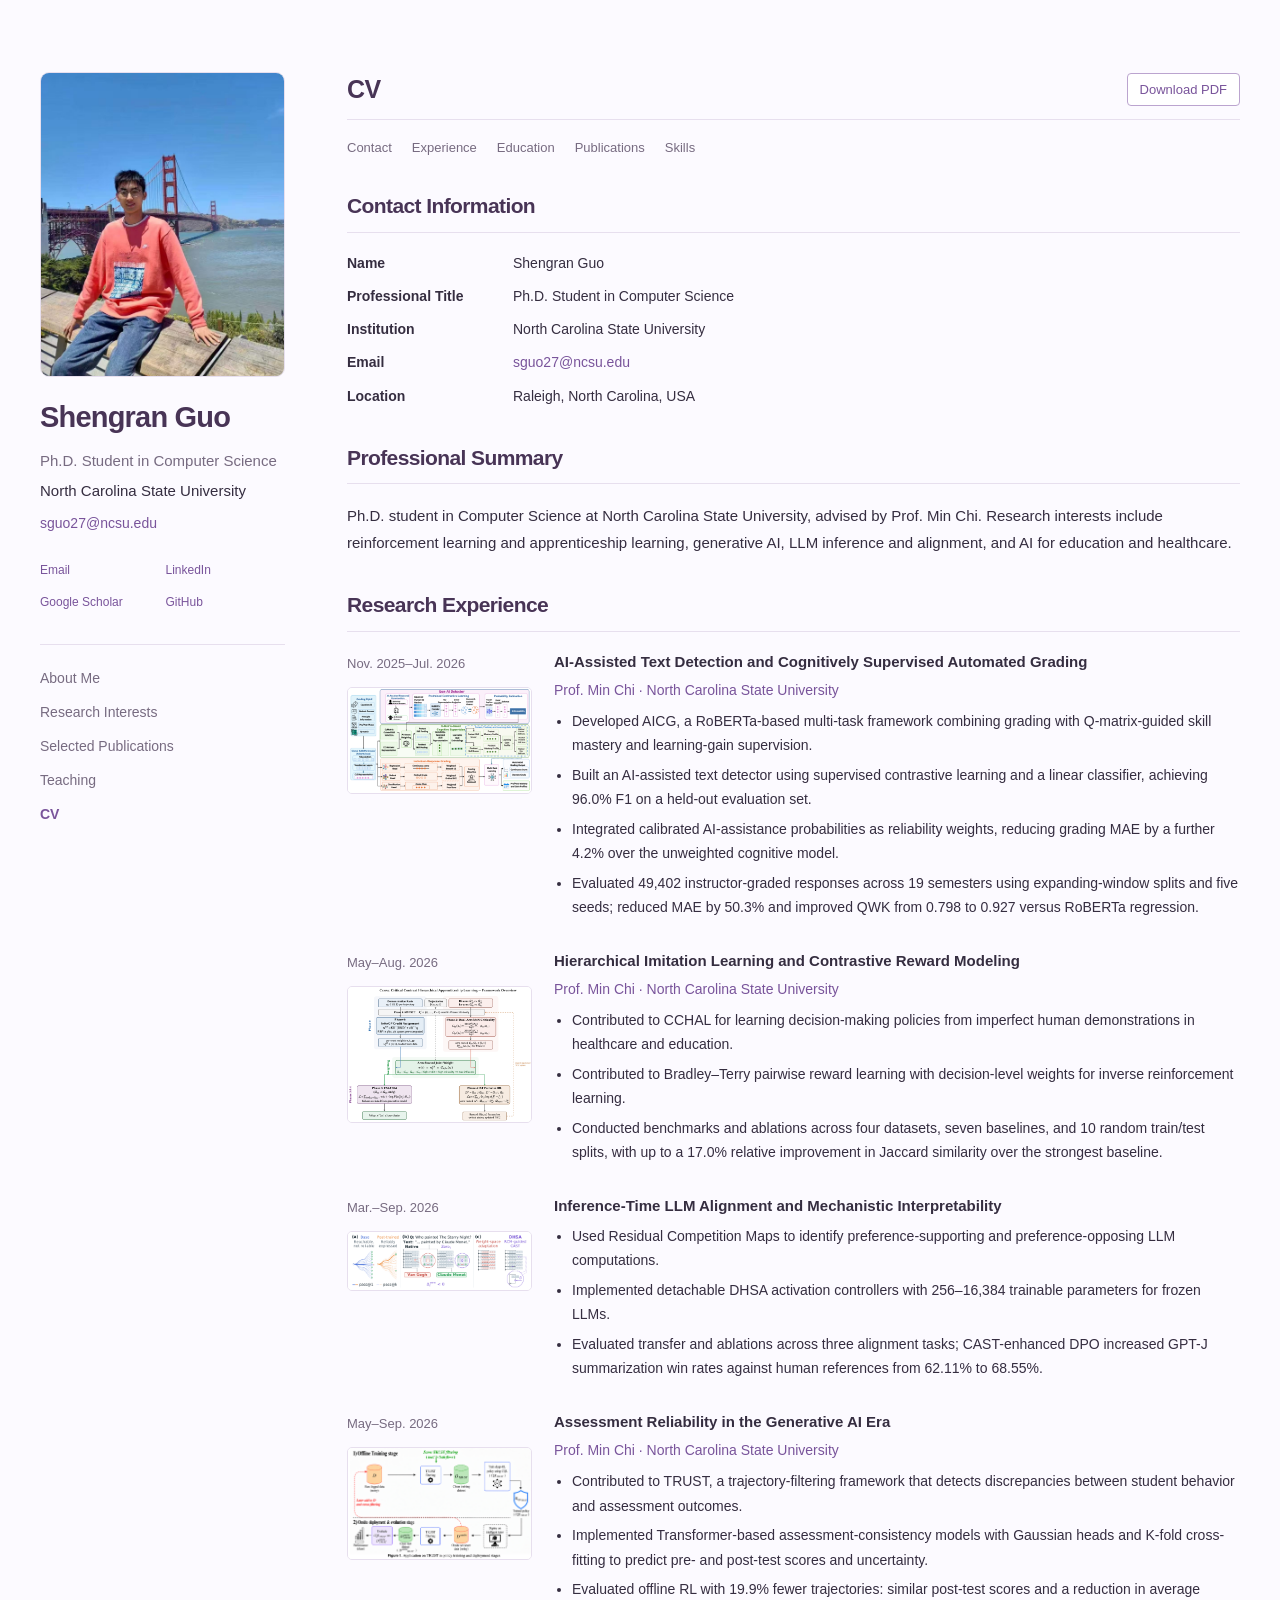
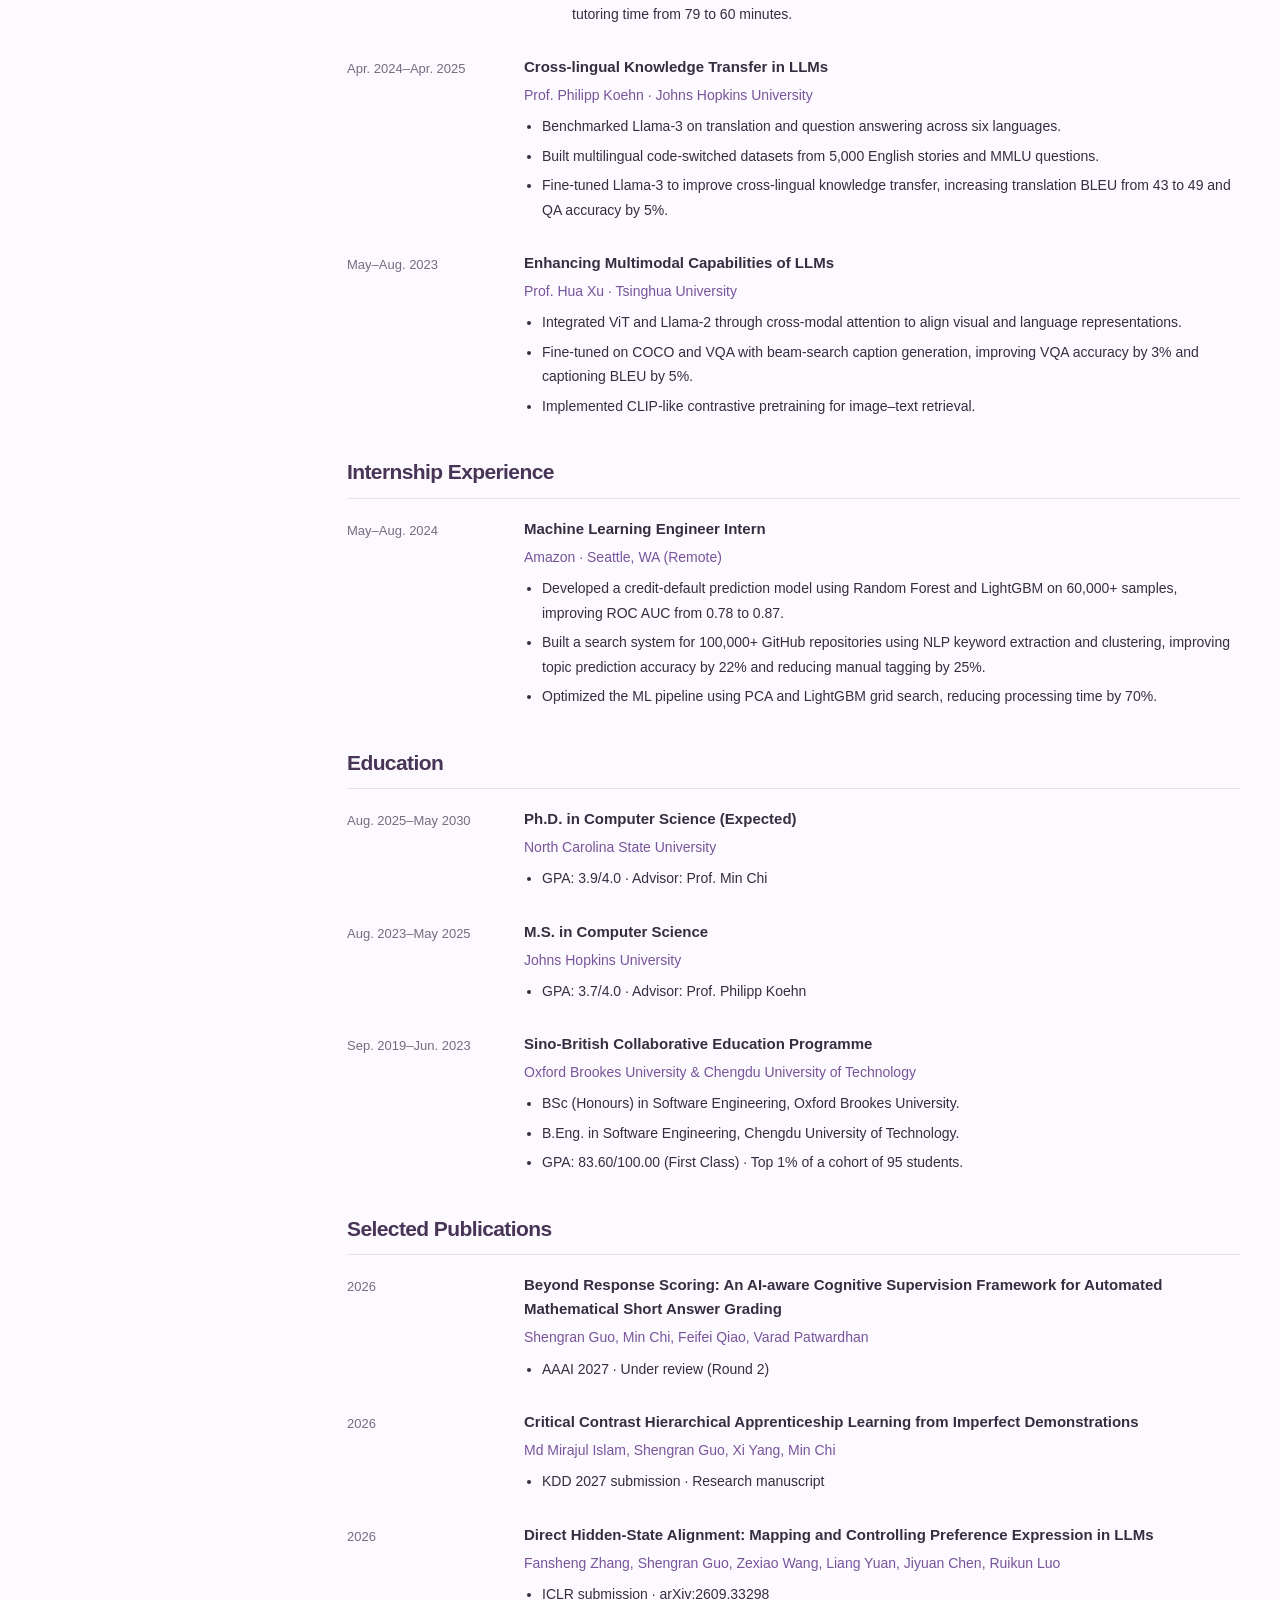
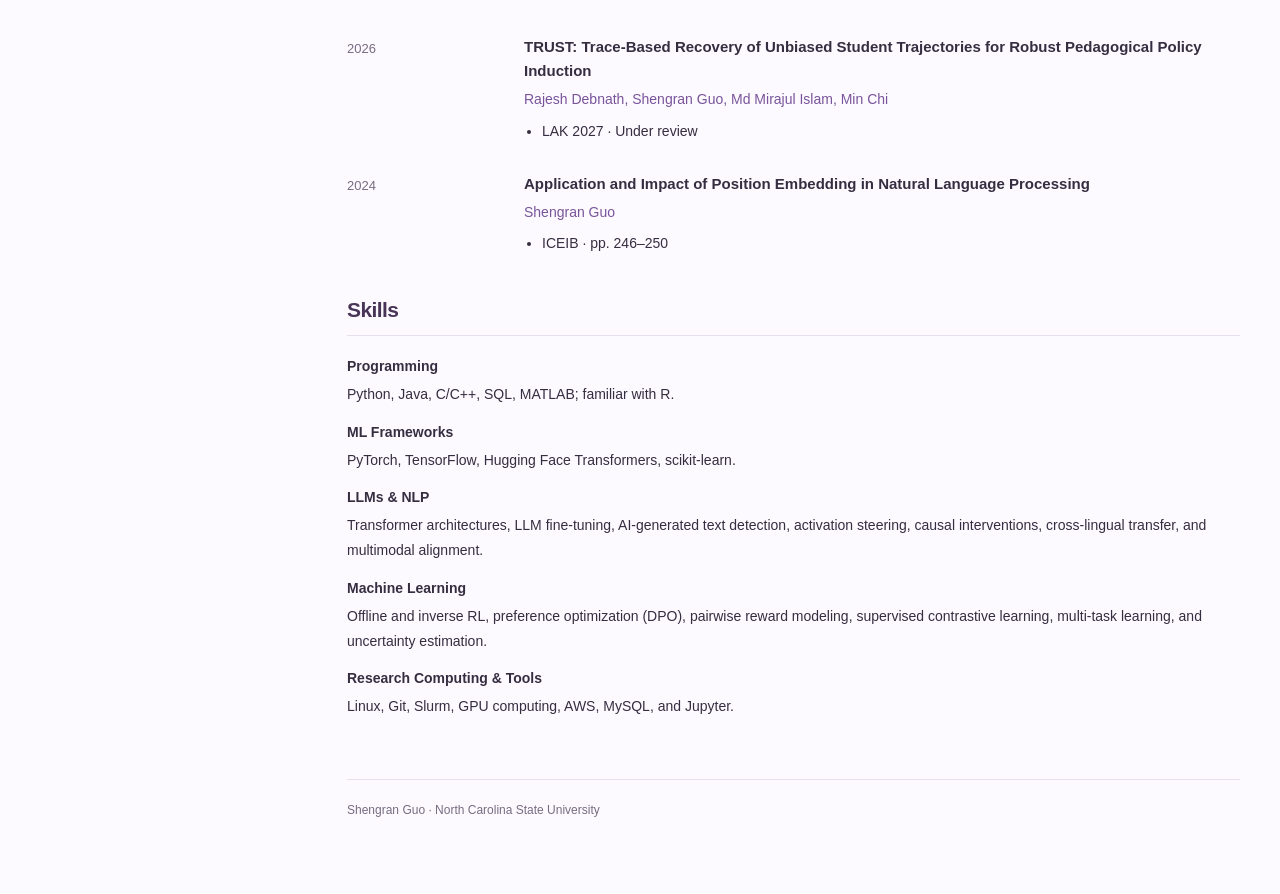
==== commit 234488b8: "Remove collaboration attribution line from CV" ====
--- a/cv/index.html
+++ b/cv/index.html
@@ -29,7 +29,7 @@
 <div class="cv-heading"><h2>CV</h2><a class="cv-download" href="../assets/files/Shengran_Guo_CV.pdf" download>Download PDF</a></div>
 <nav class="cv-contents" aria-label="CV sections"><a href="#contact">Contact</a><a href="#experience">Experience</a><a href="#education">Education</a><a href="#cv-publications">Publications</a><a href="#skills">Skills</a></nav>
 <section id="contact" class="cv-section"><h2>Contact Information</h2><dl class="cv-contact"><dt>Name</dt><dd>Shengran Guo</dd><dt>Professional Title</dt><dd>Ph.D. Student in Computer Science</dd><dt>Institution</dt><dd>North Carolina State University</dd><dt>Email</dt><dd><a href="mailto:sguo27@ncsu.edu">sguo27@ncsu.edu</a></dd><dt>Location</dt><dd>Raleigh, North Carolina, USA</dd></dl></section>
-<section class="cv-section"><h2>Professional Summary</h2><p>Ph.D. student in Computer Science at North Carolina State University, advised by Prof. Min Chi. Research interests include reinforcement learning and apprenticeship learning, generative AI, LLM inference and alignment, and AI for education and healthcare.</p></section><section id="experience" class="cv-section"><h2>Research Experience</h2><article class="cv-entry cv-research-entry"><div class="cv-date">Nov. 2025–Jul. 2026<img class="cv-research-image" src="../assets/publication-1.png" alt="AICG framework overview" loading="lazy"></div><div><h3>AI-Assisted Text Detection and Cognitively Supervised Automated Grading</h3><p class="cv-org">Prof. Min Chi · North Carolina State University</p><ul><li>Developed AICG, a RoBERTa-based multi-task framework combining grading with Q-matrix-guided skill mastery and learning-gain supervision.</li><li>Built an AI-assisted text detector using supervised contrastive learning and a linear classifier, achieving 96.0% F1 on a held-out evaluation set.</li><li>Integrated calibrated AI-assistance probabilities as reliability weights, reducing grading MAE by a further 4.2% over the unweighted cognitive model.</li><li>Evaluated 49,402 instructor-graded responses across 19 semesters using expanding-window splits and five seeds; reduced MAE by 50.3% and improved QWK from 0.798 to 0.927 versus RoBERTa regression.</li></ul></div></article><article class="cv-entry cv-research-entry"><div class="cv-date">May–Aug. 2026<img class="cv-research-image" src="../assets/publication-2.png" alt="CCHAL framework overview" loading="lazy"></div><div><h3>Hierarchical Imitation Learning and Contrastive Reward Modeling</h3><p class="cv-org">Prof. Min Chi · North Carolina State University</p><ul><li>Contributed to CCHAL for learning decision-making policies from imperfect human demonstrations in healthcare and education.</li><li>Contributed to Bradley–Terry pairwise reward learning with decision-level weights for inverse reinforcement learning.</li><li>Conducted benchmarks and ablations across four datasets, seven baselines, and 10 random train/test splits, with up to a 17.0% relative improvement in Jaccard similarity over the strongest baseline.</li></ul></div></article><article class="cv-entry cv-research-entry"><div class="cv-date">Mar.–Sep. 2026<img class="cv-research-image" src="../assets/publication-3.png" alt="DHSA framework overview" loading="lazy"></div><div><h3>Inference-Time LLM Alignment and Mechanistic Interpretability</h3><p class="cv-org">Research collaboration with Dr. Ruikun Luo · University of Macau</p><ul><li>Used Residual Competition Maps to identify preference-supporting and preference-opposing LLM computations.</li><li>Implemented detachable DHSA activation controllers with 256–16,384 trainable parameters for frozen LLMs.</li><li>Evaluated transfer and ablations across three alignment tasks; CAST-enhanced DPO increased GPT-J summarization win rates against human references from 62.11% to 68.55%.</li></ul></div></article><article class="cv-entry cv-research-entry"><div class="cv-date">May–Sep. 2026<img class="cv-research-image" src="../assets/publication-4.png" alt="TRUST framework overview" loading="lazy"></div><div><h3>Assessment Reliability in the Generative AI Era</h3><p class="cv-org">Prof. Min Chi · North Carolina State University</p><ul><li>Contributed to TRUST, a trajectory-filtering framework that detects discrepancies between student behavior and assessment outcomes.</li><li>Implemented Transformer-based assessment-consistency models with Gaussian heads and K-fold cross-fitting to predict pre- and post-test scores and uncertainty.</li><li>Evaluated offline RL with 19.9% fewer trajectories: similar post-test scores and a reduction in average tutoring time from 79 to 60 minutes.</li></ul></div></article><article class="cv-entry"><div class="cv-date">Apr. 2024–Apr. 2025</div><div><h3>Cross-lingual Knowledge Transfer in LLMs</h3><p class="cv-org">Prof. Philipp Koehn · Johns Hopkins University</p><ul><li>Benchmarked Llama-3 on translation and question answering across six languages.</li><li>Built multilingual code-switched datasets from 5,000 English stories and MMLU questions.</li><li>Fine-tuned Llama-3 to improve cross-lingual knowledge transfer, increasing translation BLEU from 43 to 49 and QA accuracy by 5%.</li></ul></div></article><article class="cv-entry"><div class="cv-date">May–Aug. 2023</div><div><h3>Enhancing Multimodal Capabilities of LLMs</h3><p class="cv-org">Prof. Hua Xu · Tsinghua University</p><ul><li>Integrated ViT and Llama-2 through cross-modal attention to align visual and language representations.</li><li>Fine-tuned on COCO and VQA with beam-search caption generation, improving VQA accuracy by 3% and captioning BLEU by 5%.</li><li>Implemented CLIP-like contrastive pretraining for image–text retrieval.</li></ul></div></article></section><section class="cv-section"><h2>Internship Experience</h2><article class="cv-entry"><div class="cv-date">May–Aug. 2024</div><div><h3>Machine Learning Engineer Intern</h3><p class="cv-org">Amazon · Seattle, WA (Remote)</p><ul><li>Developed a credit-default prediction model using Random Forest and LightGBM on 60,000+ samples, improving ROC AUC from 0.78 to 0.87.</li><li>Built a search system for 100,000+ GitHub repositories using NLP keyword extraction and clustering, improving topic prediction accuracy by 22% and reducing manual tagging by 25%.</li><li>Optimized the ML pipeline using PCA and LightGBM grid search, reducing processing time by 70%.</li></ul></div></article></section><section id="education" class="cv-section"><h2>Education</h2><article class="cv-entry"><div class="cv-date">Aug. 2025–May 2030</div><div><h3>Ph.D. in Computer Science (Expected)</h3><p class="cv-org">North Carolina State University</p><ul><li>GPA: 3.9/4.0 · Advisor: Prof. Min Chi</li></ul></div></article><article class="cv-entry"><div class="cv-date">Aug. 2023–May 2025</div><div><h3>M.S. in Computer Science</h3><p class="cv-org">Johns Hopkins University</p><ul><li>GPA: 3.7/4.0 · Advisor: Prof. Philipp Koehn</li></ul></div></article><article class="cv-entry"><div class="cv-date">Sep. 2019–Jun. 2023</div><div><h3>Sino-British Collaborative Education Programme</h3><p class="cv-org">Oxford Brookes University &amp; Chengdu University of Technology</p><ul><li>BSc (Honours) in Software Engineering, Oxford Brookes University.</li><li>B.Eng. in Software Engineering, Chengdu University of Technology.</li><li>GPA: 83.60/100.00 (First Class) · Top 1% of a cohort of 95 students.</li></ul></div></article></section><section id="cv-publications" class="cv-section"><h2>Selected Publications</h2><article class="cv-entry"><div class="cv-date">2026</div><div><h3>Beyond Response Scoring: An AI-aware Cognitive Supervision Framework for Automated Mathematical Short Answer Grading</h3><p class="cv-org">Shengran Guo, Min Chi, Feifei Qiao, Varad Patwardhan</p><ul><li>AAAI 2027 · Under review (Round 2)</li></ul></div></article><article class="cv-entry"><div class="cv-date">2026</div><div><h3>Critical Contrast Hierarchical Apprenticeship Learning from Imperfect Demonstrations</h3><p class="cv-org">Md Mirajul Islam, Shengran Guo, Xi Yang, Min Chi</p><ul><li>KDD 2027 submission · Research manuscript</li></ul></div></article><article class="cv-entry"><div class="cv-date">2026</div><div><h3>Direct Hidden-State Alignment: Mapping and Controlling Preference Expression in LLMs</h3><p class="cv-org">Fansheng Zhang, Shengran Guo, Zexiao Wang, Liang Yuan, Jiyuan Chen, Ruikun Luo</p><ul><li>ICLR submission · arXiv:2609.33298</li></ul></div></article><article class="cv-entry"><div class="cv-date">2026</div><div><h3>TRUST: Trace-Based Recovery of Unbiased Student Trajectories for Robust Pedagogical Policy Induction</h3><p class="cv-org">Rajesh Debnath, Shengran Guo, Md Mirajul Islam, Min Chi</p><ul><li>LAK 2027 · Under review</li></ul></div></article><article class="cv-entry"><div class="cv-date">2024</div><div><h3>Application and Impact of Position Embedding in Natural Language Processing</h3><p class="cv-org">Shengran Guo</p><ul><li>ICEIB · pp. 246–250</li></ul></div></article></section><section id="skills" class="cv-section"><h2>Skills</h2><dl class="cv-skills"><dt>Programming</dt><dd>Python, Java, C/C++, SQL, MATLAB; familiar with R.</dd><dt>ML Frameworks</dt><dd>PyTorch, TensorFlow, Hugging Face Transformers, scikit-learn.</dd><dt>LLMs &amp; NLP</dt><dd>Transformer architectures, LLM fine-tuning, AI-generated text detection, activation steering, causal interventions, cross-lingual transfer, and multimodal alignment.</dd><dt>Machine Learning</dt><dd>Offline and inverse RL, preference optimization (DPO), pairwise reward modeling, supervised contrastive learning, multi-task learning, and uncertainty estimation.</dd><dt>Research Computing &amp; Tools</dt><dd>Linux, Git, Slurm, GPU computing, AWS, MySQL, and Jupyter.</dd></dl></section><footer>Shengran Guo · North Carolina State University</footer>
+<section class="cv-section"><h2>Professional Summary</h2><p>Ph.D. student in Computer Science at North Carolina State University, advised by Prof. Min Chi. Research interests include reinforcement learning and apprenticeship learning, generative AI, LLM inference and alignment, and AI for education and healthcare.</p></section><section id="experience" class="cv-section"><h2>Research Experience</h2><article class="cv-entry cv-research-entry"><div class="cv-date">Nov. 2025–Jul. 2026<img class="cv-research-image" src="../assets/publication-1.png" alt="AICG framework overview" loading="lazy"></div><div><h3>AI-Assisted Text Detection and Cognitively Supervised Automated Grading</h3><p class="cv-org">Prof. Min Chi · North Carolina State University</p><ul><li>Developed AICG, a RoBERTa-based multi-task framework combining grading with Q-matrix-guided skill mastery and learning-gain supervision.</li><li>Built an AI-assisted text detector using supervised contrastive learning and a linear classifier, achieving 96.0% F1 on a held-out evaluation set.</li><li>Integrated calibrated AI-assistance probabilities as reliability weights, reducing grading MAE by a further 4.2% over the unweighted cognitive model.</li><li>Evaluated 49,402 instructor-graded responses across 19 semesters using expanding-window splits and five seeds; reduced MAE by 50.3% and improved QWK from 0.798 to 0.927 versus RoBERTa regression.</li></ul></div></article><article class="cv-entry cv-research-entry"><div class="cv-date">May–Aug. 2026<img class="cv-research-image" src="../assets/publication-2.png" alt="CCHAL framework overview" loading="lazy"></div><div><h3>Hierarchical Imitation Learning and Contrastive Reward Modeling</h3><p class="cv-org">Prof. Min Chi · North Carolina State University</p><ul><li>Contributed to CCHAL for learning decision-making policies from imperfect human demonstrations in healthcare and education.</li><li>Contributed to Bradley–Terry pairwise reward learning with decision-level weights for inverse reinforcement learning.</li><li>Conducted benchmarks and ablations across four datasets, seven baselines, and 10 random train/test splits, with up to a 17.0% relative improvement in Jaccard similarity over the strongest baseline.</li></ul></div></article><article class="cv-entry cv-research-entry"><div class="cv-date">Mar.–Sep. 2026<img class="cv-research-image" src="../assets/publication-3.png" alt="DHSA framework overview" loading="lazy"></div><div><h3>Inference-Time LLM Alignment and Mechanistic Interpretability</h3><ul><li>Used Residual Competition Maps to identify preference-supporting and preference-opposing LLM computations.</li><li>Implemented detachable DHSA activation controllers with 256–16,384 trainable parameters for frozen LLMs.</li><li>Evaluated transfer and ablations across three alignment tasks; CAST-enhanced DPO increased GPT-J summarization win rates against human references from 62.11% to 68.55%.</li></ul></div></article><article class="cv-entry cv-research-entry"><div class="cv-date">May–Sep. 2026<img class="cv-research-image" src="../assets/publication-4.png" alt="TRUST framework overview" loading="lazy"></div><div><h3>Assessment Reliability in the Generative AI Era</h3><p class="cv-org">Prof. Min Chi · North Carolina State University</p><ul><li>Contributed to TRUST, a trajectory-filtering framework that detects discrepancies between student behavior and assessment outcomes.</li><li>Implemented Transformer-based assessment-consistency models with Gaussian heads and K-fold cross-fitting to predict pre- and post-test scores and uncertainty.</li><li>Evaluated offline RL with 19.9% fewer trajectories: similar post-test scores and a reduction in average tutoring time from 79 to 60 minutes.</li></ul></div></article><article class="cv-entry"><div class="cv-date">Apr. 2024–Apr. 2025</div><div><h3>Cross-lingual Knowledge Transfer in LLMs</h3><p class="cv-org">Prof. Philipp Koehn · Johns Hopkins University</p><ul><li>Benchmarked Llama-3 on translation and question answering across six languages.</li><li>Built multilingual code-switched datasets from 5,000 English stories and MMLU questions.</li><li>Fine-tuned Llama-3 to improve cross-lingual knowledge transfer, increasing translation BLEU from 43 to 49 and QA accuracy by 5%.</li></ul></div></article><article class="cv-entry"><div class="cv-date">May–Aug. 2023</div><div><h3>Enhancing Multimodal Capabilities of LLMs</h3><p class="cv-org">Prof. Hua Xu · Tsinghua University</p><ul><li>Integrated ViT and Llama-2 through cross-modal attention to align visual and language representations.</li><li>Fine-tuned on COCO and VQA with beam-search caption generation, improving VQA accuracy by 3% and captioning BLEU by 5%.</li><li>Implemented CLIP-like contrastive pretraining for image–text retrieval.</li></ul></div></article></section><section class="cv-section"><h2>Internship Experience</h2><article class="cv-entry"><div class="cv-date">May–Aug. 2024</div><div><h3>Machine Learning Engineer Intern</h3><p class="cv-org">Amazon · Seattle, WA (Remote)</p><ul><li>Developed a credit-default prediction model using Random Forest and LightGBM on 60,000+ samples, improving ROC AUC from 0.78 to 0.87.</li><li>Built a search system for 100,000+ GitHub repositories using NLP keyword extraction and clustering, improving topic prediction accuracy by 22% and reducing manual tagging by 25%.</li><li>Optimized the ML pipeline using PCA and LightGBM grid search, reducing processing time by 70%.</li></ul></div></article></section><section id="education" class="cv-section"><h2>Education</h2><article class="cv-entry"><div class="cv-date">Aug. 2025–May 2030</div><div><h3>Ph.D. in Computer Science (Expected)</h3><p class="cv-org">North Carolina State University</p><ul><li>GPA: 3.9/4.0 · Advisor: Prof. Min Chi</li></ul></div></article><article class="cv-entry"><div class="cv-date">Aug. 2023–May 2025</div><div><h3>M.S. in Computer Science</h3><p class="cv-org">Johns Hopkins University</p><ul><li>GPA: 3.7/4.0 · Advisor: Prof. Philipp Koehn</li></ul></div></article><article class="cv-entry"><div class="cv-date">Sep. 2019–Jun. 2023</div><div><h3>Sino-British Collaborative Education Programme</h3><p class="cv-org">Oxford Brookes University &amp; Chengdu University of Technology</p><ul><li>BSc (Honours) in Software Engineering, Oxford Brookes University.</li><li>B.Eng. in Software Engineering, Chengdu University of Technology.</li><li>GPA: 83.60/100.00 (First Class) · Top 1% of a cohort of 95 students.</li></ul></div></article></section><section id="cv-publications" class="cv-section"><h2>Selected Publications</h2><article class="cv-entry"><div class="cv-date">2026</div><div><h3>Beyond Response Scoring: An AI-aware Cognitive Supervision Framework for Automated Mathematical Short Answer Grading</h3><p class="cv-org">Shengran Guo, Min Chi, Feifei Qiao, Varad Patwardhan</p><ul><li>AAAI 2027 · Under review (Round 2)</li></ul></div></article><article class="cv-entry"><div class="cv-date">2026</div><div><h3>Critical Contrast Hierarchical Apprenticeship Learning from Imperfect Demonstrations</h3><p class="cv-org">Md Mirajul Islam, Shengran Guo, Xi Yang, Min Chi</p><ul><li>KDD 2027 submission · Research manuscript</li></ul></div></article><article class="cv-entry"><div class="cv-date">2026</div><div><h3>Direct Hidden-State Alignment: Mapping and Controlling Preference Expression in LLMs</h3><p class="cv-org">Fansheng Zhang, Shengran Guo, Zexiao Wang, Liang Yuan, Jiyuan Chen, Ruikun Luo</p><ul><li>ICLR submission · arXiv:2609.33298</li></ul></div></article><article class="cv-entry"><div class="cv-date">2026</div><div><h3>TRUST: Trace-Based Recovery of Unbiased Student Trajectories for Robust Pedagogical Policy Induction</h3><p class="cv-org">Rajesh Debnath, Shengran Guo, Md Mirajul Islam, Min Chi</p><ul><li>LAK 2027 · Under review</li></ul></div></article><article class="cv-entry"><div class="cv-date">2024</div><div><h3>Application and Impact of Position Embedding in Natural Language Processing</h3><p class="cv-org">Shengran Guo</p><ul><li>ICEIB · pp. 246–250</li></ul></div></article></section><section id="skills" class="cv-section"><h2>Skills</h2><dl class="cv-skills"><dt>Programming</dt><dd>Python, Java, C/C++, SQL, MATLAB; familiar with R.</dd><dt>ML Frameworks</dt><dd>PyTorch, TensorFlow, Hugging Face Transformers, scikit-learn.</dd><dt>LLMs &amp; NLP</dt><dd>Transformer architectures, LLM fine-tuning, AI-generated text detection, activation steering, causal interventions, cross-lingual transfer, and multimodal alignment.</dd><dt>Machine Learning</dt><dd>Offline and inverse RL, preference optimization (DPO), pairwise reward modeling, supervised contrastive learning, multi-task learning, and uncertainty estimation.</dd><dt>Research Computing &amp; Tools</dt><dd>Linux, Git, Slurm, GPU computing, AWS, MySQL, and Jupyter.</dd></dl></section><footer>Shengran Guo · North Carolina State University</footer>
 </main>
 </div>
 </body>
